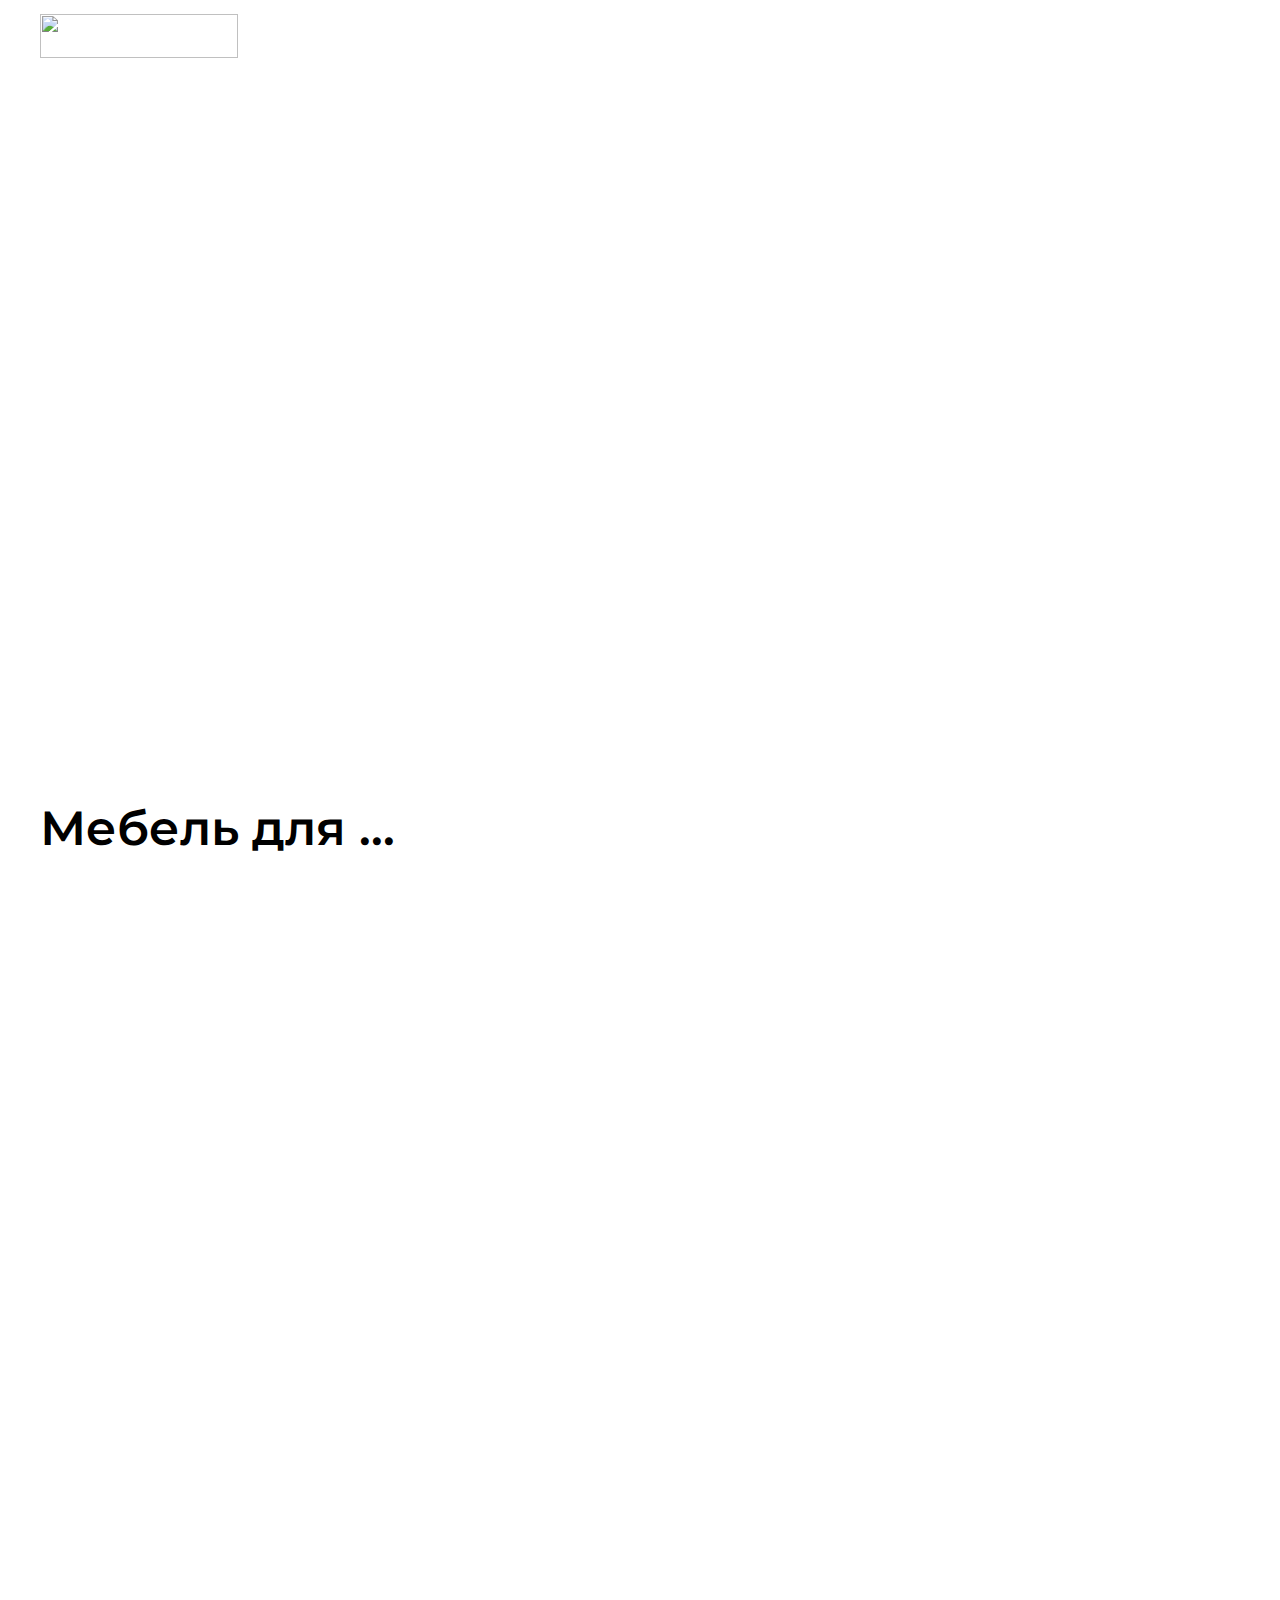
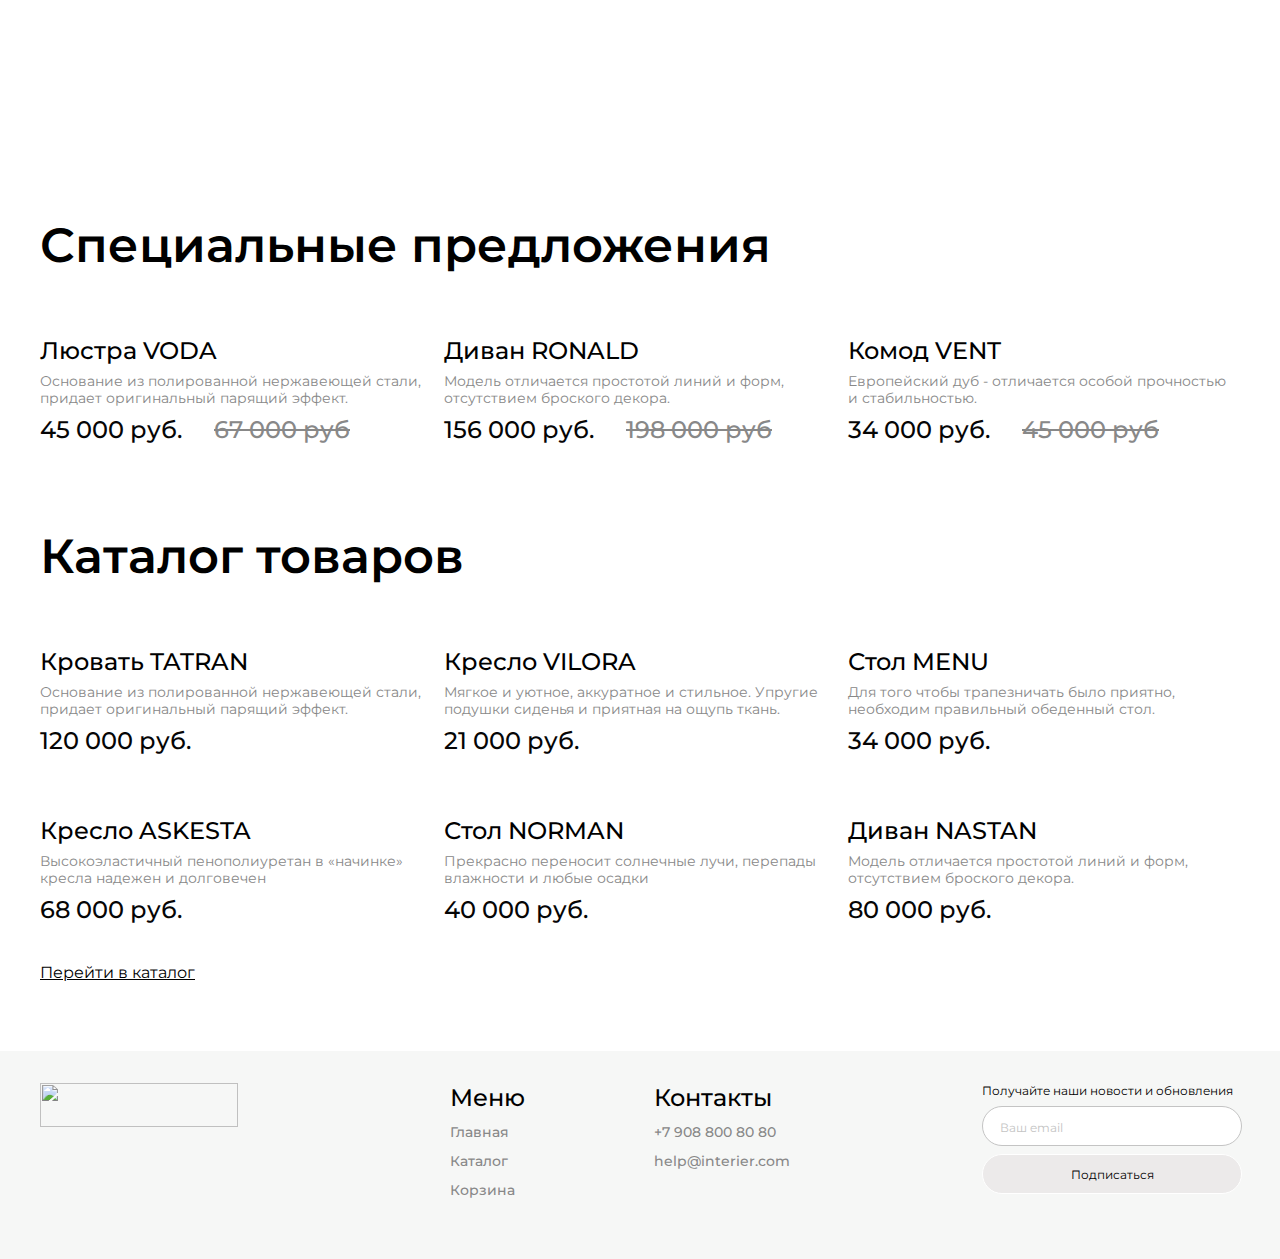
==== index.html @ 1eb5e2a5 "Add files via upload" ====
<!DOCTYPE html>
<html lang="en">
<head>
    <meta charset="UTF-8">
    <meta name="viewport" content="width=device-width, initial-scale=1.0">
    <title>Магазин</title>
    <link rel="stylesheet" href="style.css">
</head>
<body>
    <section class="top top_index center">
        <header class="header">
            <a href="index.html"><img class="logo" src="images/logo.svg"></a>
            <input class="header__input" type="text" placeholder="Поиск">
            <nav class="header__nav">
                <ul class="header__list">
                    <li><a class="header__link" href="catalog.html">Каталог</a></li>
                    <li><a class="header__link" href="cart.html">Корзина</a></li>
                </ul>
            </nav>
        </header>
        <section class="start">
            <h1 class="start__text">Всё, чего<br> заслуживает ваш дом</h1>
            <p class="start__text2">Наша мебель — ваше отражение</p>
            <a class="start__link" href="catalog.html">Перейти в каталог</a>
        </section>
    </section>
    <section class="for-box center">
        <h1 class="for-box__text">Мебель для ... </h1>
        <section class="for">
            <div class="for__item for__item_big for__item_1">ОТДЫХА</div>
            <div class="for__item for__item_big for__item_2">РАБОТЫ</div>
            <div class="for__item for__item_3">КУХНИ</div>
            <div class="for__item for__item_4">ДЕТСКОЙ</div>
            <div class="for__item for__item_5">ВАННОЙ</div>
        </section>
    </section>
    <section class="product-box center">
        <h2 class="product-box__text">Специальные предложения</h2>
        <section class="product-content">
            <article class="product">    
                <img src="images/product1.jpeg" alt="">
                <h3 class="product__name">Люстра VODA</h3>
                <p class="product__description">Основание из полированной нержавеющей стали, придает оригинальный парящий эффект.</p>
                <div class="prices">
                    <p class="product__price">45 000 руб.</p>
                    <p class="product__price product__price_crossed">67 000 руб</p>
                </div>
            </article>
            <article class="product">    
                <img src="images/product2.jpeg" alt="">
                <h3 class="product__name">Диван RONALD</h3>
                <p class="product__description">Модель отличается простотой линий и форм, отсутствием броского декора.</p>
                <div class="prices">
                    <p class="product__price">156 000 руб.</p>
                    <p class="product__price product__price_crossed">198 000 руб</p>
                </div>
            </article>
            <article class="product">    
                <img src="images/product3.jpeg" alt="">
                <h3 class="product__name">Комод VENT</h3>
                <p class="product__description">Европейский дуб - отличается особой прочностью и стабильностью.</p>
                <div class="prices">
                    <p class="product__price">34 000 руб.</p>
                    <p class="product__price product__price_crossed">45 000 руб</p>
                </div>
            </article>
        </section>
    </section>
    <section class="product-box center">
        <h2 class="product-box__text">Каталог товаров</h2>
        <section class="product-content">
            <article class="product">    
                <img src="images/product4.jpeg" alt="">
                <h3 class="product__name">Кровать TATRAN</h3>
                <p class="product__description">Основание из полированной нержавеющей стали, придает оригинальный парящий эффект.</p>
                <p class="product__price">120 000 руб.</p>
            </article>
            <article class="product">    
                <img src="images/product5.jpeg" alt="">
                <h3 class="product__name">Кресло VILORA</h3>
                <p class="product__description">Мягкое и уютное, аккуратное и стильное. Упругие подушки сиденья и приятная на ощупь ткань. </p>
                <p class="product__price">21 000 руб.</p>
            </article>
            <article class="product">    
                <img src="images/product6.jpeg" alt="">
                <h3 class="product__name">Стол MENU</h3>
                <p class="product__description">Для того чтобы трапезничать было приятно, необходим правильный обеденный стол.</p>
                <p class="product__price">34 000 руб.</p>
            </article>
            <article class="product">    
                <img src="images/product7.jpeg" alt="">
                <h3 class="product__name">Кресло ASKESTA</h3>
                <p class="product__description">Высокоэластичный пенополиуретан в «начинке» кресла надежен и долговечен</p>
                <p class="product__price">68 000 руб.</p>
            </article>
            <article class="product">    
                <img src="images/product8.jpeg" alt="">
                <h3 class="product__name">Стол NORMAN</h3>
                <p class="product__description">Прекрасно переносит солнечные лучи, перепады влажности и любые осадки</p>
                <p class="product__price">40 000 руб.</p>
            </article>
            <article class="product">    
                <img src="images/product9.jpeg" alt="">
                <h3 class="product__name">Диван NASTAN</h3>
                <p class="product__description">Модель отличается простотой линий и форм, отсутствием броского декора. </p>
                <p class="product__price">80 000 руб.</p>
            </article>
        </section>
    </section>
    <div class="link-box center">
        <a href="" class="link-box__link">Перейти в каталог</a>
    </div>
    <footer class="footer center">
        <a href="index.html"><img src="images/darklogo.svg" alt="" class="logo"></a>
        <div class="footer__content">
            <div class="footer__info">
                <nav class="footer__item">
                    <h3 class="footer__text">Меню</h3>
                    <a href="" class="footer__url" href="index.html">Главная</a>
                    <a href="" class="footer__url" href="catalog.html">Каталог</a>
                    <a href="" class="footer__url" href="cart.html">Корзина</a>
                </nav>
                <div class="footer__item">
                    <h3 class="footer__text">Контакты</h3>
                    <a class="footer__url" href="tel:79088008080">+7 908 800 80 80</a>
                    <a class="footer__url" href="mailto:help@interier.com">help@interier.com</a>
                    <div class="networks">
                        <a href="/images/vk.svg"><img src="images/vk.svg" alt=""></a>
                        <a href="/images/telegram.svg"><img src="images/telegram.svg" alt=""></a>
                        <a href="/images/dzen.svg"><img src="images/dzen.svg" alt=""></a>
                    </div>
                </div>
            </div>
            <form action="" class="news">
                <p class="news__text">Получайте наши новости и обновления</p>
                <input class="news__input" placeholder="Ваш email" type="email">
                <button class="news__button">Подписаться</button>
            </form>
        </div>
    </footer>
</body>
</html>
---- style.css ----
@import url("https://fonts.googleapis.com/css2?family=Montserrat:wght@400;500;600;700&display=swap");
.top_cart {
  background-image: url(./images/cart_header.jpeg);
  height: 400px;
}

.top__heading {
  color: rgb(255, 255, 255);
  font-size: 64px;
  font-weight: 600;
  line-height: 70px;
  letter-spacing: 0%;
  text-align: left;
  margin-top: 127px;
}

.cart {
  display: grid;
  grid-template-columns: repeat(12, 1fr);
  margin-top: 64px;
}
.cart__content {
  grid-column: span 8;
}
.cart__form {
  grid-column: span 4;
}
.cart__info {
  display: flex;
  justify-content: space-between;
  border-bottom: 0.5px solid rgb(202, 205, 216);
}
.cart__text {
  color: rgb(0, 0, 0);
  font-size: 16px;
  font-weight: 400;
  line-height: 20px;
  letter-spacing: 0px;
  text-align: left;
  padding-bottom: 14px;
}
.cart__text:last-child {
  margin-right: 27px;
}
.cart__items {
  display: flex;
  gap: 32px;
  flex-direction: column;
}
.cart__items div:last-child {
  border: none;
  padding: 0;
  margin: 0;
}
.cart__item {
  margin-top: 25px;
  display: flex;
  justify-content: space-between;
  border-bottom: 0.5px solid rgb(202, 205, 216);
  padding-bottom: 32px;
}
.cart__item-left {
  display: flex;
  gap: 32px;
}
.cart__item-image {
  width: 173px;
  height: 173px;
}
.cart__item-info {
  display: flex;
  flex-direction: column;
  gap: 14px;
}
.cart__item-name {
  color: rgb(0, 0, 0);
  font-size: 24px;
  font-weight: 500;
  line-height: 29px;
  letter-spacing: 0px;
  text-align: left;
}
.cart__item-description {
  color: rgb(136, 136, 136);
  font-size: 14px;
  font-weight: 400;
  line-height: 17px;
  letter-spacing: 0%;
  text-align: left;
  width: 276px;
}
.cart__item-price {
  color: rgb(5, 5, 5);
  font-size: 16px;
  font-weight: 500;
  line-height: 20px;
  letter-spacing: 0%;
}
.cart__item-urls {
  display: flex;
  gap: 30px;
}
.cart__item-url {
  color: rgb(0, 0, 0);
  font-size: 14px;
  font-weight: 400;
  line-height: 210%;
  letter-spacing: 0px;
  text-align: center;
  text-decoration-line: underline;
}
.cart__item-url:hover {
  color: rgb(136, 136, 136);
  text-decoration: none;
}
.cart__item-input {
  width: 71px;
  height: 51px;
  border-radius: 6px;
  background: rgb(247, 246, 246);
  color: rgb(0, 0, 0);
  font-family: "Montserrat";
  font-size: 14px;
  font-weight: 600;
  line-height: 210%;
  letter-spacing: 0px;
  text-align: center;
  border: none;
}
.cart__buttons {
  display: flex;
  gap: 7px;
}
.cart__button {
  color: rgb(2, 2, 2);
  font-family: "Montserrat";
  font-size: 14px;
  font-weight: 400;
  line-height: 17px;
  letter-spacing: 0px;
  text-align: center;
  padding: 10px 33px;
  box-sizing: border-box;
  border: 1px solid rgb(0, 0, 0);
  border-radius: 50px;
  background: transparent;
  margin-top: 50px;
}
.cart__form {
  border-radius: 20px;
  background: rgb(247, 246, 246);
  padding-top: 42px;
  padding-bottom: 148px;
  text-align: center;
  width: 379px;
  margin-left: 25px;
}
.cart__form-heading {
  color: rgb(0, 0, 0);
  font-size: 24px;
  font-weight: 700;
  line-height: 29px;
  letter-spacing: 0px;
  text-align: center;
}
.cart__form-inputs {
  margin-top: 35px;
  margin-right: 56px;
  margin-left: 35px;
  display: flex;
  flex-direction: column;
  gap: 41px;
  margin-bottom: 64px;
  color: rgb(0, 0, 0);
  font-family: "Montserrat";
  font-size: 14px;
  font-weight: 400;
  line-height: 17px;
  letter-spacing: 0px;
  text-align: center;
}
.cart__form-input {
  border: none;
  border-bottom: 1px solid rgb(202, 205, 216);
  background-color: transparent;
}
.cart__form-input::-moz-placeholder {
  color: rgb(0, 0, 0);
  font-family: "Montserrat";
  font-size: 14px;
  font-weight: 400;
  line-height: 17px;
  letter-spacing: 0px;
}
.cart__form-input::placeholder {
  color: rgb(0, 0, 0);
  font-family: "Montserrat";
  font-size: 14px;
  font-weight: 400;
  line-height: 17px;
  letter-spacing: 0px;
}
.cart__form-total {
  color: rgb(0, 0, 0);
  font-size: 24px;
  font-weight: 400;
  line-height: 29px;
  letter-spacing: 0px;
}
.cart__form-price {
  font-weight: 500;
}
.cart__form-button {
  box-sizing: border-box;
  border: 1px solid rgb(4, 4, 4);
  border-radius: 20px;
  padding: 10px 76px;
  margin-top: 18px;
  font-family: "Montserrat";
  background: transparent;
  font-size: 16px;
  font-weight: 400;
  line-height: 20px;
  letter-spacing: 0px;
  text-align: center;
}

* {
  margin: 0;
  padding: 0;
}

body {
  font-family: "Montserrat";
}

header {
  height: 76px;
  display: flex;
  justify-content: space-between;
  align-items: center;
  border-bottom: 0.5px solid rgba(255, 255, 255, 0.8);
}

ul {
  list-style-type: none;
}

.top {
  background-repeat: no-repeat;
  background-size: cover;
}

.top_index {
  background-image: url(./images/index.jpeg);
  height: 735px;
}

.top_catalog {
  background-image: url(./images/catalog.jpeg);
  height: 400px;
}

.top__text {
  font-size: 64px;
  font-weight: 600;
  line-height: 70px;
  letter-spacing: 0%;
  color: white;
  margin-top: 127px;
}

.logo {
  font-size: 36px;
  font-weight: 600;
  line-height: 44px;
  letter-spacing: 0%;
  text-align: left;
  width: 198px;
  height: 44px;
}

.header__list {
  display: flex;
  align-items: center;
  gap: 32px;
}

.header__input {
  box-sizing: border-box;
  border: 1px solid rgb(255, 255, 255);
  border-radius: 20px;
  width: 288px;
  height: 41px;
  background: transparent;
  padding-left: 32px;
}

.header__input::-moz-placeholder {
  color: rgb(255, 255, 255);
  font-family: "Montserrat";
  font-size: 16px;
  font-weight: 400;
  line-height: 20px;
  letter-spacing: 0%;
  text-align: left;
}

.header__input::placeholder {
  color: rgb(255, 255, 255);
  font-family: "Montserrat";
  font-size: 16px;
  font-weight: 400;
  line-height: 20px;
  letter-spacing: 0%;
  text-align: left;
}

.header__nav {
  width: 190px;
  display: flex;
  flex-direction: row;
  justify-content: center;
}

.header__link {
  font-size: 16px;
  line-height: 20px;
  text-decoration: none;
  color: white;
  font-weight: 400;
}

.header__link:hover, .footer__url:hover, .filters__url:hover {
  text-decoration: underline;
}

.start {
  color: #fff;
}

.start__text {
  font-size: 64px;
  font-weight: 600;
  line-height: 70px;
  letter-spacing: 0%;
  text-align: left;
  margin-top: 64px;
  margin-bottom: 16px;
}

.start__text2 {
  font-size: 24px;
  line-height: 32px;
  margin-bottom: 16px;
  font-weight: 400;
}

.start__link {
  font-size: 16px;
  line-height: 24px;
  color: #fff;
}

.start__link:hover {
  text-decoration: none;
}

.filters-box {
  margin-top: 64px;
  margin-bottom: 41px;
  display: flex;
  justify-content: space-between;
  align-items: baseline;
}

.filters {
  display: flex;
  gap: 10px;
}

.filter {
  font-family: "Montserrat";
  font-size: 16px;
  font-weight: 500;
  line-height: 20px;
  letter-spacing: 0%;
  text-align: left;
  box-sizing: border-box;
  border: 1px solid rgb(196, 196, 196);
  border-radius: 20px;
  padding: 10px 23px;
  background-color: white;
}

.filter__triangle {
  margin-left: 10px;
}

.filters__url {
  font-size: 16px;
  font-weight: 400;
  line-height: 32px;
  letter-spacing: 0%;
  text-decoration: none;
  color: black;
}

.for-box {
  margin-top: 64px;
}

.for-box__text {
  font-size: 48px;
  font-weight: 600;
  line-height: 59px;
  letter-spacing: 0%;
  margin-bottom: 32px;
}

.for {
  display: grid;
  gap: 32px;
  grid-template-columns: repeat(12, 1fr);
  grid-template-rows: 1fr 1fr;
}

.for__item {
  height: 415px;
  grid-column: span 4;
  color: rgb(255, 255, 255);
  font-family: "Montserrat";
  font-size: 34px;
  font-weight: 600;
  line-height: 41px;
  letter-spacing: 0%;
  display: flex;
  align-items: center;
  justify-content: center;
}

.for__item_big {
  grid-column: span 6;
}

.for__item_1 {
  background: url(images/for-1.jpeg);
}

.for__item_2 {
  background: url(images/for-2.jpeg);
}

.for__item_3 {
  background: url(images/for-3.jpeg);
}

.for__item_4 {
  background: url(images/for-4.jpeg);
}

.for__item_5 {
  background: url(images/for-5.jpeg);
}

.product-content {
  display: flex;
  flex-wrap: wrap;
  gap: 13px;
}

.product-box {
  margin-top: 64px;
}

.product {
  width: 391px;
}

.product-box__text {
  font-weight: 600;
  font-size: 48px;
  line-height: 59px;
  color: #000000;
  margin-bottom: 32px;
}

.product__name {
  font-weight: 500;
  font-size: 24px;
  line-height: 29px;
  color: #000000;
  margin-bottom: 8px;
  margin-top: 10px;
}

.product__description {
  font-size: 14px;
  line-height: 17px;
  color: #888888;
  margin-bottom: 8px;
}

.product__price {
  font-weight: 500;
  font-size: 24px;
  line-height: 29px;
  color: #050505;
  padding-bottom: 19px;
}

.product__price_crossed {
  text-decoration-line: line-through;
  color: #888888;
}

.prices {
  display: flex;
  gap: 32px;
}

.center {
  padding-left: calc(50% - 600px);
  padding-right: calc(50% - 600px);
}

.link-box {
  margin-top: 20px;
  margin-bottom: 30px;
  color: black;
  height: 58px;
}

.link-box__link {
  color: black;
}

footer {
  background-color: #F6F7F6;
  display: flex;
  padding-top: 32px;
  padding-bottom: 58px;
}

.footer__item {
  display: flex;
  flex-direction: column;
  gap: 12px;
}

.footer__info {
  display: flex;
  gap: 129px;
}

.footer__content {
  display: flex;
  flex-direction: row;
  margin-left: 212px;
}

.footer__text {
  font-weight: 500;
  font-size: 24px;
  line-height: 29px;
  color: #000;
}

.footer__url {
  font-weight: 500;
  font-size: 14px;
  line-height: 17px;
  color: #888;
  text-decoration: none;
}

.networks {
  display: flex;
  gap: 20px;
}

.news {
  display: flex;
  flex-direction: column;
  margin-left: 192px;
}

.news__text {
  font-size: 12px;
  font-weight: 400;
  line-height: 15px;
  letter-spacing: 0%;
  text-align: left;
  margin-bottom: 8px;
}

.news__input {
  background: #FFFFFF;
  border: 1px solid #C4C4C4;
  box-sizing: border-box;
  border-radius: 20px;
  font-weight: normal;
  font-size: 15px;
  line-height: 18px;
  color: #c4c4c4;
  width: 260px;
  height: 40px;
  padding-left: 17px;
}

.news__input::-moz-placeholder {
  color: rgb(196, 196, 196);
  font-family: "Montserrat";
  font-size: 12px;
  font-weight: 400;
  line-height: 15px;
  letter-spacing: 0%;
  text-align: left;
}

.news__input::placeholder {
  color: rgb(196, 196, 196);
  font-family: "Montserrat";
  font-size: 12px;
  font-weight: 400;
  line-height: 15px;
  letter-spacing: 0%;
  text-align: left;
}

.news__button {
  background: rgba(222, 215, 215, 0.41);
  border: 1px solid #FFFFFF;
  box-sizing: border-box;
  border-radius: 20px;
  width: 260px;
  height: 40px;
  font-size: 15px;
  line-height: 18px;
  color: #000;
  margin-top: 8px;
  color: rgb(0, 0, 0);
  font-family: "Montserrat";
  font-size: 12px;
  font-weight: 400;
  line-height: 15px;
  letter-spacing: 0%;
}/*# sourceMappingURL=style.css.map */
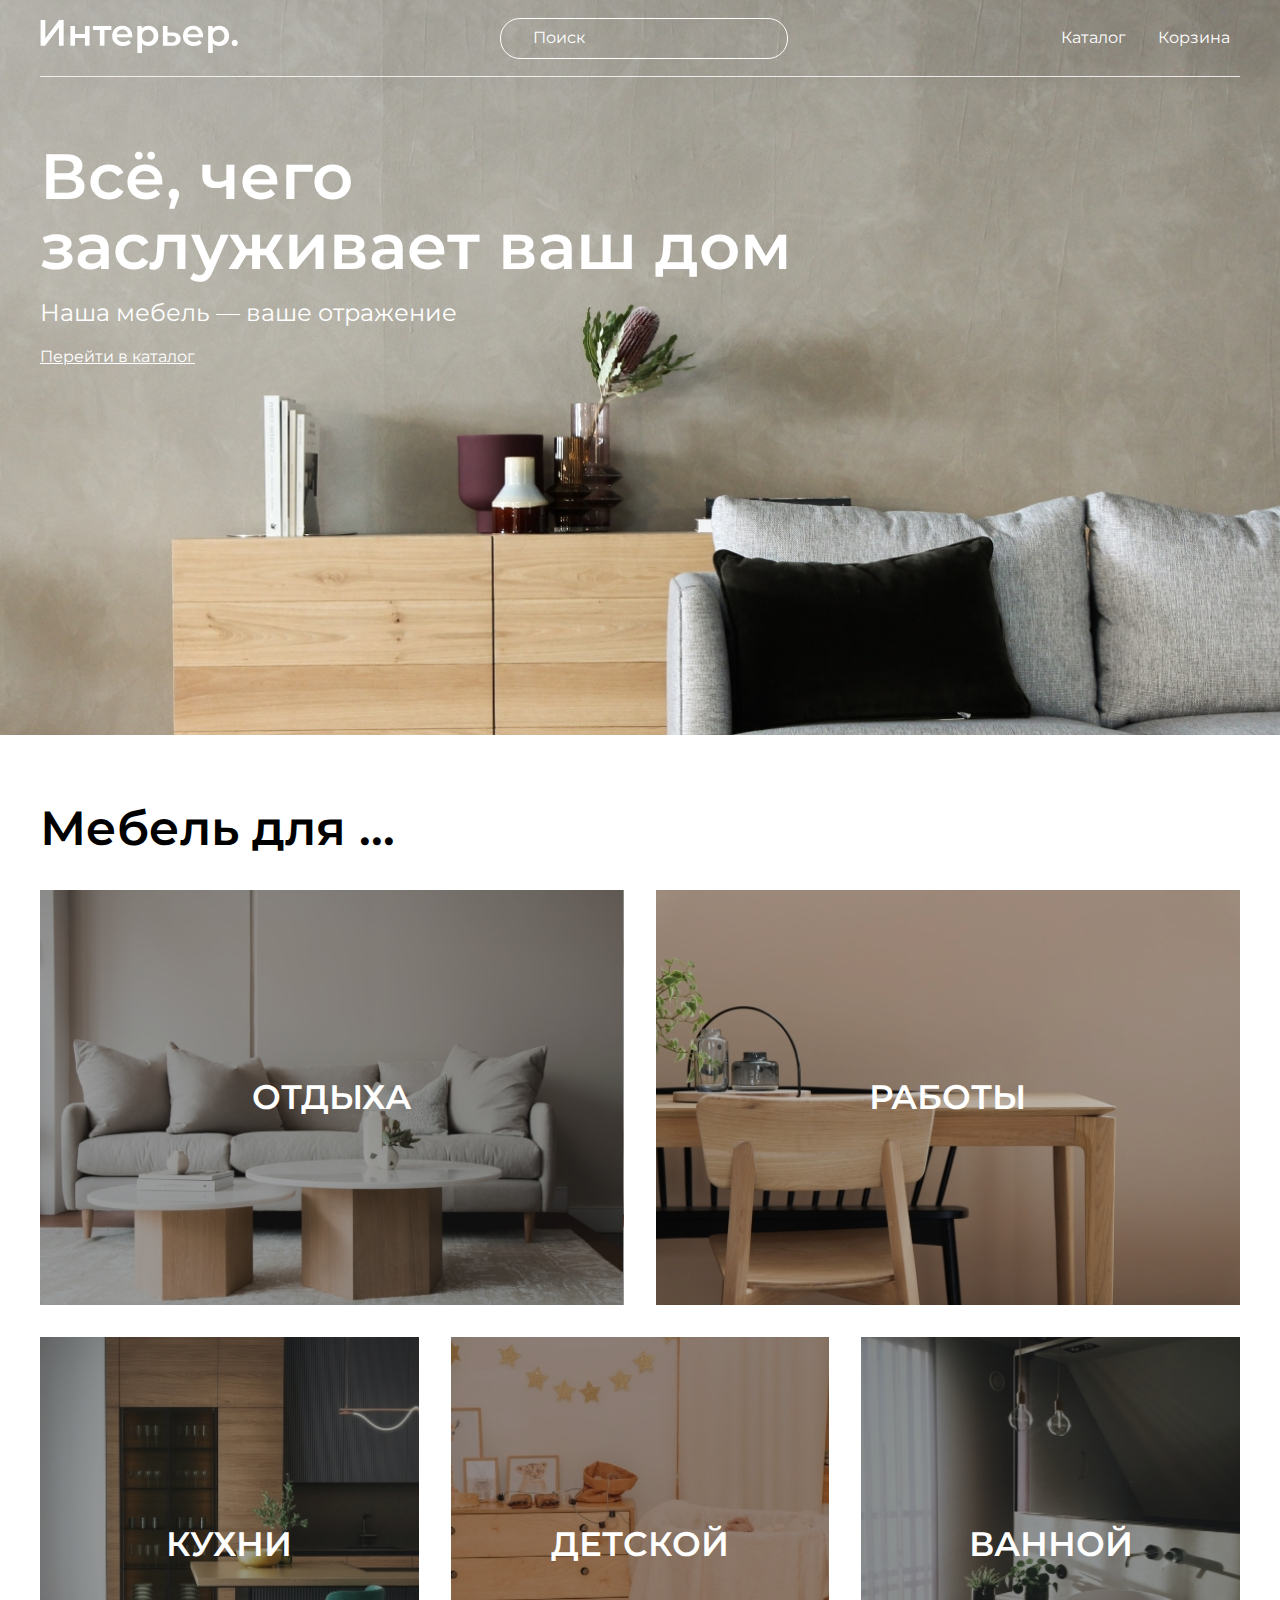
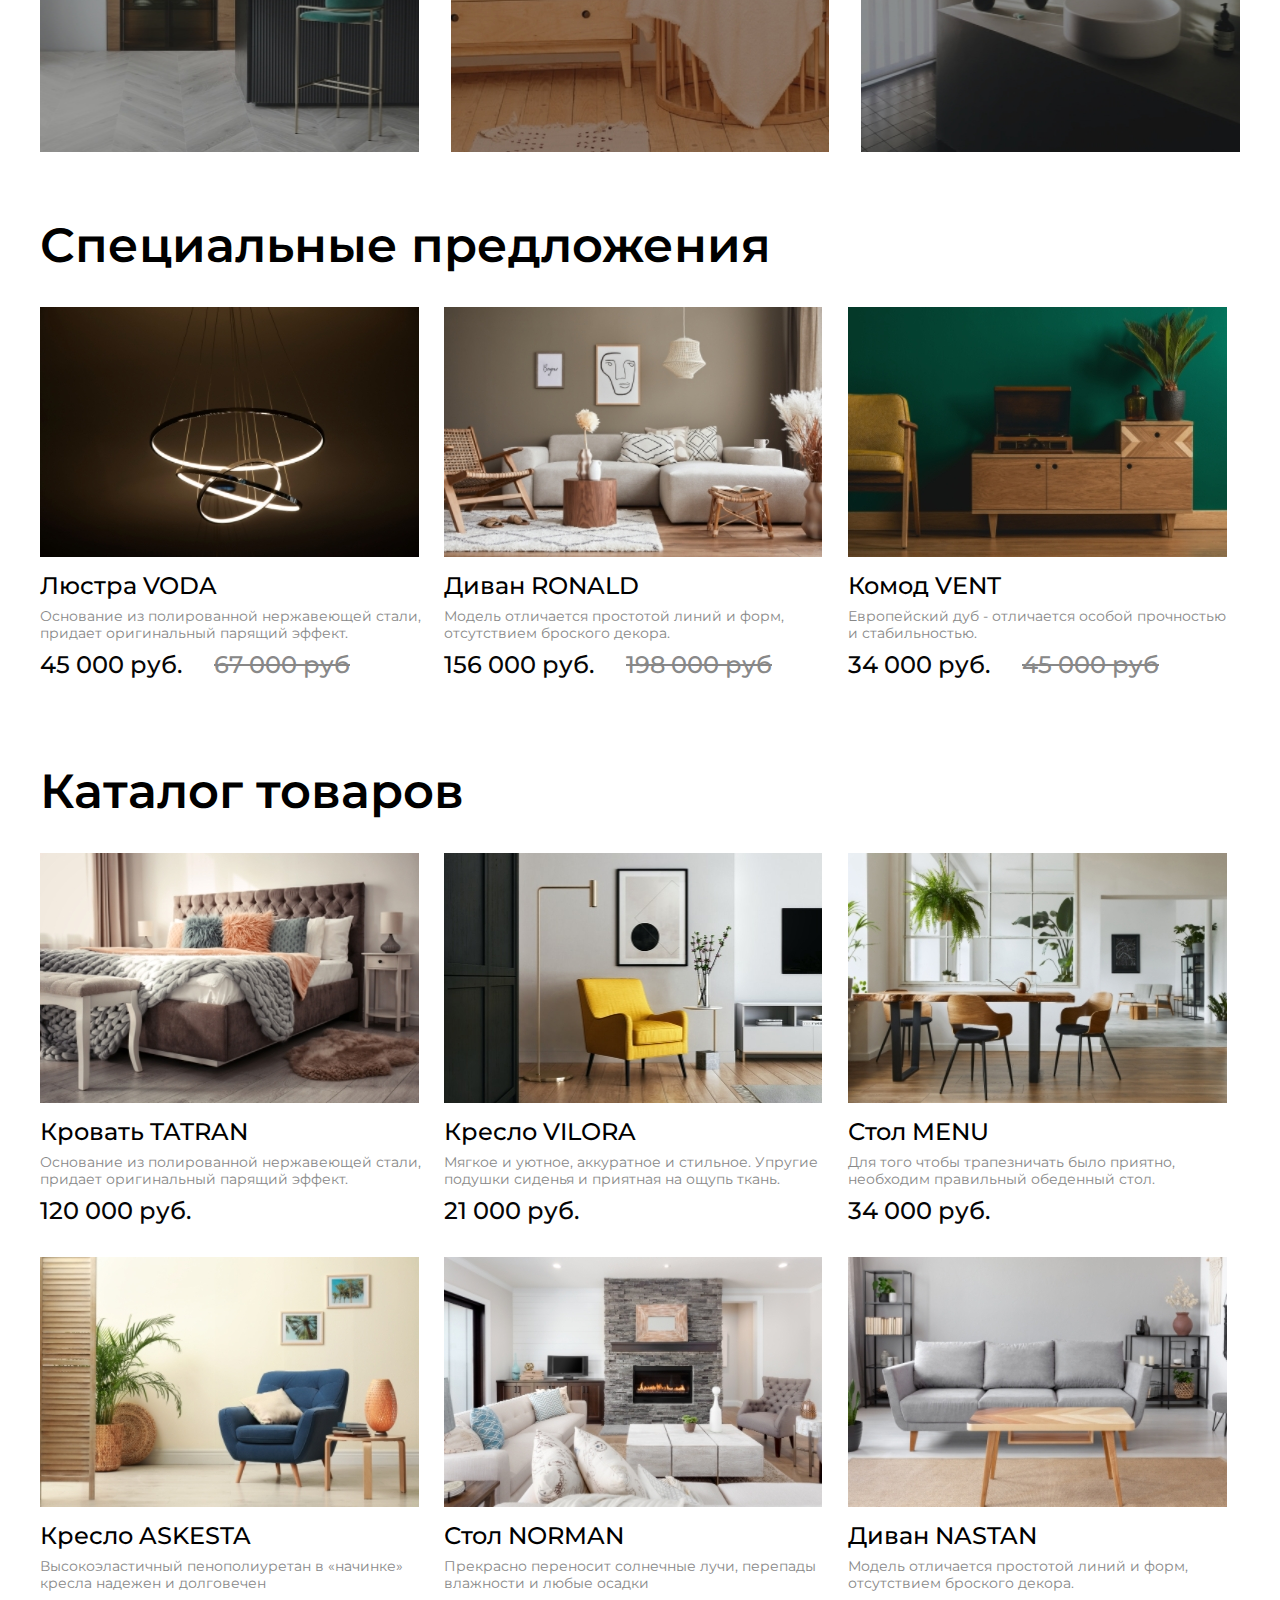
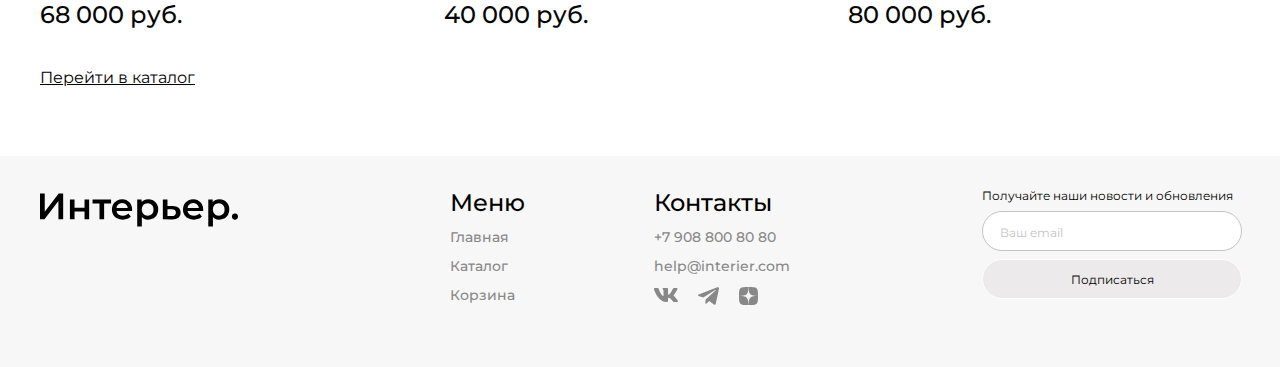
==== commit 88280238: "filter" ====
--- a/index.html
+++ b/index.html
@@ -66,7 +66,7 @@
             </article>
         </section>
     </section>
-    <section class="product-box center">
+    <section class="product-box product-box_margin center">
         <h2 class="product-box__text">Каталог товаров</h2>
         <section class="product-content">
             <article class="product">    
--- a/style.css
+++ b/style.css
@@ -18,6 +18,7 @@
   display: grid;
   grid-template-columns: repeat(12, 1fr);
   margin-top: 64px;
+  margin-bottom: 64px;
 }
 .cart__content {
   grid-column: span 8;
@@ -225,35 +226,8 @@
   text-align: center;
 }
 
-* {
-  margin: 0;
-  padding: 0;
-}
-
-body {
-  font-family: "Montserrat";
-}
-
-header {
-  height: 76px;
-  display: flex;
-  justify-content: space-between;
-  align-items: center;
-  border-bottom: 0.5px solid rgba(255, 255, 255, 0.8);
-}
-
-ul {
-  list-style-type: none;
-}
-
-.top {
-  background-repeat: no-repeat;
-  background-size: cover;
-}
-
-.top_index {
-  background-image: url(./images/index.jpeg);
-  height: 735px;
+fieldset {
+  border: none;
 }
 
 .top_catalog {
@@ -268,6 +242,417 @@
   letter-spacing: 0%;
   color: white;
   margin-top: 127px;
+}
+
+.filters-box {
+  margin-top: 64px;
+  margin-bottom: 37px;
+  display: flex;
+  justify-content: space-between;
+  align-items: baseline;
+}
+
+.filters {
+  display: flex;
+  gap: 10px;
+}
+.filters__url {
+  font-size: 16px;
+  font-weight: 400;
+  line-height: 32px;
+  letter-spacing: 0%;
+  text-decoration: none;
+  color: black;
+}
+
+.filter {
+  font-family: "Montserrat";
+  font-size: 16px;
+  font-weight: 500;
+  line-height: 20px;
+  letter-spacing: 0%;
+  box-sizing: border-box;
+  border: 1px solid rgb(196, 196, 196);
+  border-radius: 20px;
+  padding: 10px 23px;
+  background-color: white;
+  padding-right: 54px;
+  -webkit-appearance: none;
+  -moz-appearance: none;
+  appearance: none;
+}
+
+.filter-left {
+  position: relative;
+}
+
+.filters-select {
+  position: relative;
+}
+
+.filters-select::after {
+  content: url(images/option_triangle.svg);
+  position: absolute;
+  right: 20px;
+  top: 10px;
+  z-index: 1;
+  width: 20px;
+  height: 11px;
+  pointer-events: none;
+  box-sizing: border-box;
+}
+
+.filter_thin-text {
+  font-size: 16px;
+  font-weight: 400;
+  line-height: 20px;
+  letter-spacing: 0%;
+}
+
+.form {
+  display: none;
+  flex-direction: column;
+  box-sizing: border-box;
+  padding: 40px 48px;
+  position: absolute;
+  background-color: white;
+  width: 541.5px;
+  top: 55px;
+  right: 0;
+  box-shadow: 2px 2px 2px rgba(0, 0, 0, 0.2), -2px -2px 2px rgba(0, 0, 0, 0.2);
+}
+.form__content {
+  display: flex;
+  justify-content: space-between;
+  padding-bottom: 36px;
+}
+.form__time-radio {
+  display: none;
+}
+.form__time-radio + label {
+  position: relative;
+  cursor: pointer;
+  padding-left: 29px;
+  font-size: 14px;
+  font-weight: 400;
+  line-height: 17px;
+  letter-spacing: 0%;
+  text-align: left;
+}
+.form__time-radio + label::before {
+  content: "";
+  box-sizing: border-box;
+  border: 1px solid rgb(136, 136, 136);
+  border-radius: 50%;
+  width: 15px;
+  height: 15px;
+  position: absolute;
+  left: 0;
+  top: 1px;
+}
+.form__time-radio:checked + label:after {
+  content: "";
+  position: absolute;
+  left: 6px;
+  top: 30%;
+  transform: translateY(-50%);
+  width: 6.5px;
+  height: 4.5px;
+  border: solid #000;
+  border-width: 0px 0px 1px 1px;
+  transform: rotate(-55deg) translateY(-50%);
+}
+.form__time-radio:checked + label::before {
+  border-color: black;
+}
+.form__runner {
+  -webkit-appearance: none;
+     -moz-appearance: none;
+          appearance: none;
+  position: absolute;
+  top: 0;
+}
+.form__runner::-webkit-slider-thumb {
+  -webkit-appearance: none;
+  appearance: none;
+  width: 8px;
+  height: 8px;
+  background: #000;
+  border-radius: 50%;
+  position: relative;
+  top: -3px;
+  cursor: pointer;
+}
+.form__runner::-webkit-slider-runnable-track {
+  -webkit-appearance: none;
+  appearance: none;
+  height: 1px;
+  background: #000;
+}
+.form__runner::-moz-range-thumb {
+  -moz-appearance: none;
+  appearance: none;
+  width: 8px;
+  height: 8px;
+  background: #000;
+  border-radius: 50%;
+  position: relative;
+  top: -10px;
+  cursor: pointer;
+}
+.form__runner::-moz-range-track {
+  -moz-appearance: none;
+  appearance: none;
+  height: 1px;
+  background: #000;
+}
+.form__runners {
+  position: relative;
+  margin-top: 14px;
+}
+.form__runner-heading {
+  color: rgb(0, 0, 0);
+  font-size: 14px;
+  font-weight: 400;
+  line-height: 17px;
+  letter-spacing: 0%;
+  text-align: left;
+}
+.form__fieldset_colors {
+  width: 189px;
+}
+.form__colors {
+  display: flex;
+  flex-wrap: wrap;
+  gap: 14px;
+}
+.form__color {
+  display: none;
+}
+.form__color + label {
+  position: relative;
+  padding-left: 15px;
+  width: 0px;
+  cursor: pointer;
+}
+.form__color + label::before {
+  content: "";
+  box-sizing: border-box;
+  width: 15px;
+  height: 15px;
+  position: absolute;
+  left: 0;
+  top: 1px;
+}
+.form__color:checked + label:after {
+  content: "";
+  position: absolute;
+  left: 6px;
+  top: 30%;
+  transform: translateY(-50%);
+  width: 6.5px;
+  height: 4.5px;
+  border: solid #000;
+  border-width: 0px 0px 1px 1px;
+  transform: rotate(-55deg) translateY(-50%);
+}
+.form__color:checked + label::before {
+  border: 1px solid #000;
+}
+.form__room-type {
+  display: none;
+}
+.form__room-type + label {
+  position: relative;
+  padding-left: 29px;
+  cursor: pointer;
+  color: rgb(0, 0, 0);
+  font-size: 14px;
+  font-weight: 400;
+  line-height: 17px;
+  letter-spacing: 0%;
+  text-align: left;
+}
+.form__room-type:checked + label::before {
+  border: 1px solid #000;
+}
+.form__room-type + label::before {
+  content: "";
+  box-sizing: border-box;
+  border: 1px solid rgb(136, 136, 136);
+  width: 15px;
+  height: 15px;
+  position: absolute;
+  left: 0;
+  top: 1px;
+}
+.form__room-type:checked + label:after {
+  content: "";
+  position: absolute;
+  left: 6px;
+  top: 30%;
+  transform: translateY(-50%);
+  width: 6.5px;
+  height: 4.5px;
+  border: solid #000;
+  border-width: 0px 0px 1px 1px;
+  transform: rotate(-55deg) translateY(-50%);
+}
+.form__button-submit {
+  border: 1px solid black;
+  border-radius: 20px;
+  padding: 10px 0;
+  background: #fff;
+  color: rgb(0, 0, 0);
+  font-family: "Montserrat";
+  font-size: 16px;
+  font-weight: 400;
+  line-height: 20px;
+  letter-spacing: 0px;
+  align-self: flex-end;
+  width: 190px;
+  text-align: center;
+}
+.form__times {
+  display: flex;
+  flex-direction: column;
+  gap: 14px;
+}
+.form__heading {
+  margin-bottom: 14px;
+  color: rgb(0, 0, 0);
+  font-size: 16px;
+  font-weight: 500;
+  line-height: 20px;
+  letter-spacing: 0%;
+  text-align: left;
+}
+.form__heading:first-child {
+  margin-bottom: 16px;
+}
+.form__left {
+  display: flex;
+  gap: 32px;
+  flex-direction: column;
+  margin-right: 65px;
+  width: 190.5px;
+}
+.form__room-types {
+  display: flex;
+  flex-direction: column;
+  gap: 14px;
+  padding-right: 36px;
+  white-space: nowrap;
+}
+.form__fieldset_price {
+  width: 190.5px;
+}
+
+#white + label::before {
+  background: white;
+  border: 1px solid rgb(136, 136, 136);
+}
+
+#black + label::before {
+  background: black;
+}
+
+#black:checked + label:after {
+  content: "";
+  position: absolute;
+  left: 6px;
+  top: 30%;
+  transform: translateY(-50%);
+  width: 6.5px;
+  height: 4.5px;
+  border: solid #fff;
+  border-width: 0px 0px 1px 1px;
+  transform: rotate(-55deg) translateY(-50%);
+}
+
+#gray + label::before {
+  background: gray;
+}
+
+#red + label::before {
+  background: red;
+}
+
+#orange + label::before {
+  background: orange;
+}
+
+#yellow + label::before {
+  background: yellow;
+}
+
+#green + label::before {
+  background: rgb(0, 191, 42);
+}
+
+#light-green + label::before {
+  background: rgb(28, 204, 151);
+}
+
+#blue + label::before {
+  background: rgb(0, 159, 227);
+}
+
+#darkblue + label::before {
+  background: rgb(0, 10, 248);
+}
+
+#purple + label::before {
+  background: rgb(103, 16, 214);
+}
+
+#violet + label::before {
+  background: rgb(157, 13, 181);
+}
+
+#light-pink + label::before {
+  background: rgb(216, 154, 255);
+}
+
+#pink + label::before {
+  background: rgb(255, 101, 166);
+}
+
+* {
+  margin: 0;
+  padding: 0;
+}
+
+body {
+  font-family: "Montserrat";
+}
+
+header {
+  height: 76px;
+  display: flex;
+  justify-content: space-between;
+  align-items: center;
+  border-bottom: 0.5px solid rgba(255, 255, 255, 0.8);
+}
+
+ul {
+  list-style-type: none;
+}
+
+button:hover {
+  background-color: black;
+  color: white;
+  cursor: pointer;
+}
+
+.top {
+  background-repeat: no-repeat;
+  background-size: cover;
+}
+
+.top_index {
+  background-image: url(./images/index.jpeg);
+  height: 735px;
 }
 
 .logo {
@@ -366,48 +751,8 @@
   text-decoration: none;
 }
 
-.filters-box {
-  margin-top: 64px;
-  margin-bottom: 41px;
-  display: flex;
-  justify-content: space-between;
-  align-items: baseline;
-}
-
-.filters {
-  display: flex;
-  gap: 10px;
-}
-
-.filter {
-  font-family: "Montserrat";
-  font-size: 16px;
-  font-weight: 500;
-  line-height: 20px;
-  letter-spacing: 0%;
-  text-align: left;
-  box-sizing: border-box;
-  border: 1px solid rgb(196, 196, 196);
-  border-radius: 20px;
-  padding: 10px 23px;
-  background-color: white;
-}
-
-.filter__triangle {
-  margin-left: 10px;
-}
-
-.filters__url {
-  font-size: 16px;
-  font-weight: 400;
-  line-height: 32px;
-  letter-spacing: 0%;
-  text-decoration: none;
-  color: black;
-}
-
 .for-box {
-  margin-top: 64px;
+  margin: 64px 0;
 }
 
 .for-box__text {
@@ -463,14 +808,14 @@
   background: url(images/for-5.jpeg);
 }
 
+.product-box_margin {
+  margin-top: 64px;
+}
+
 .product-content {
   display: flex;
   flex-wrap: wrap;
   gap: 13px;
-}
-
-.product-box {
-  margin-top: 64px;
 }
 
 .product {
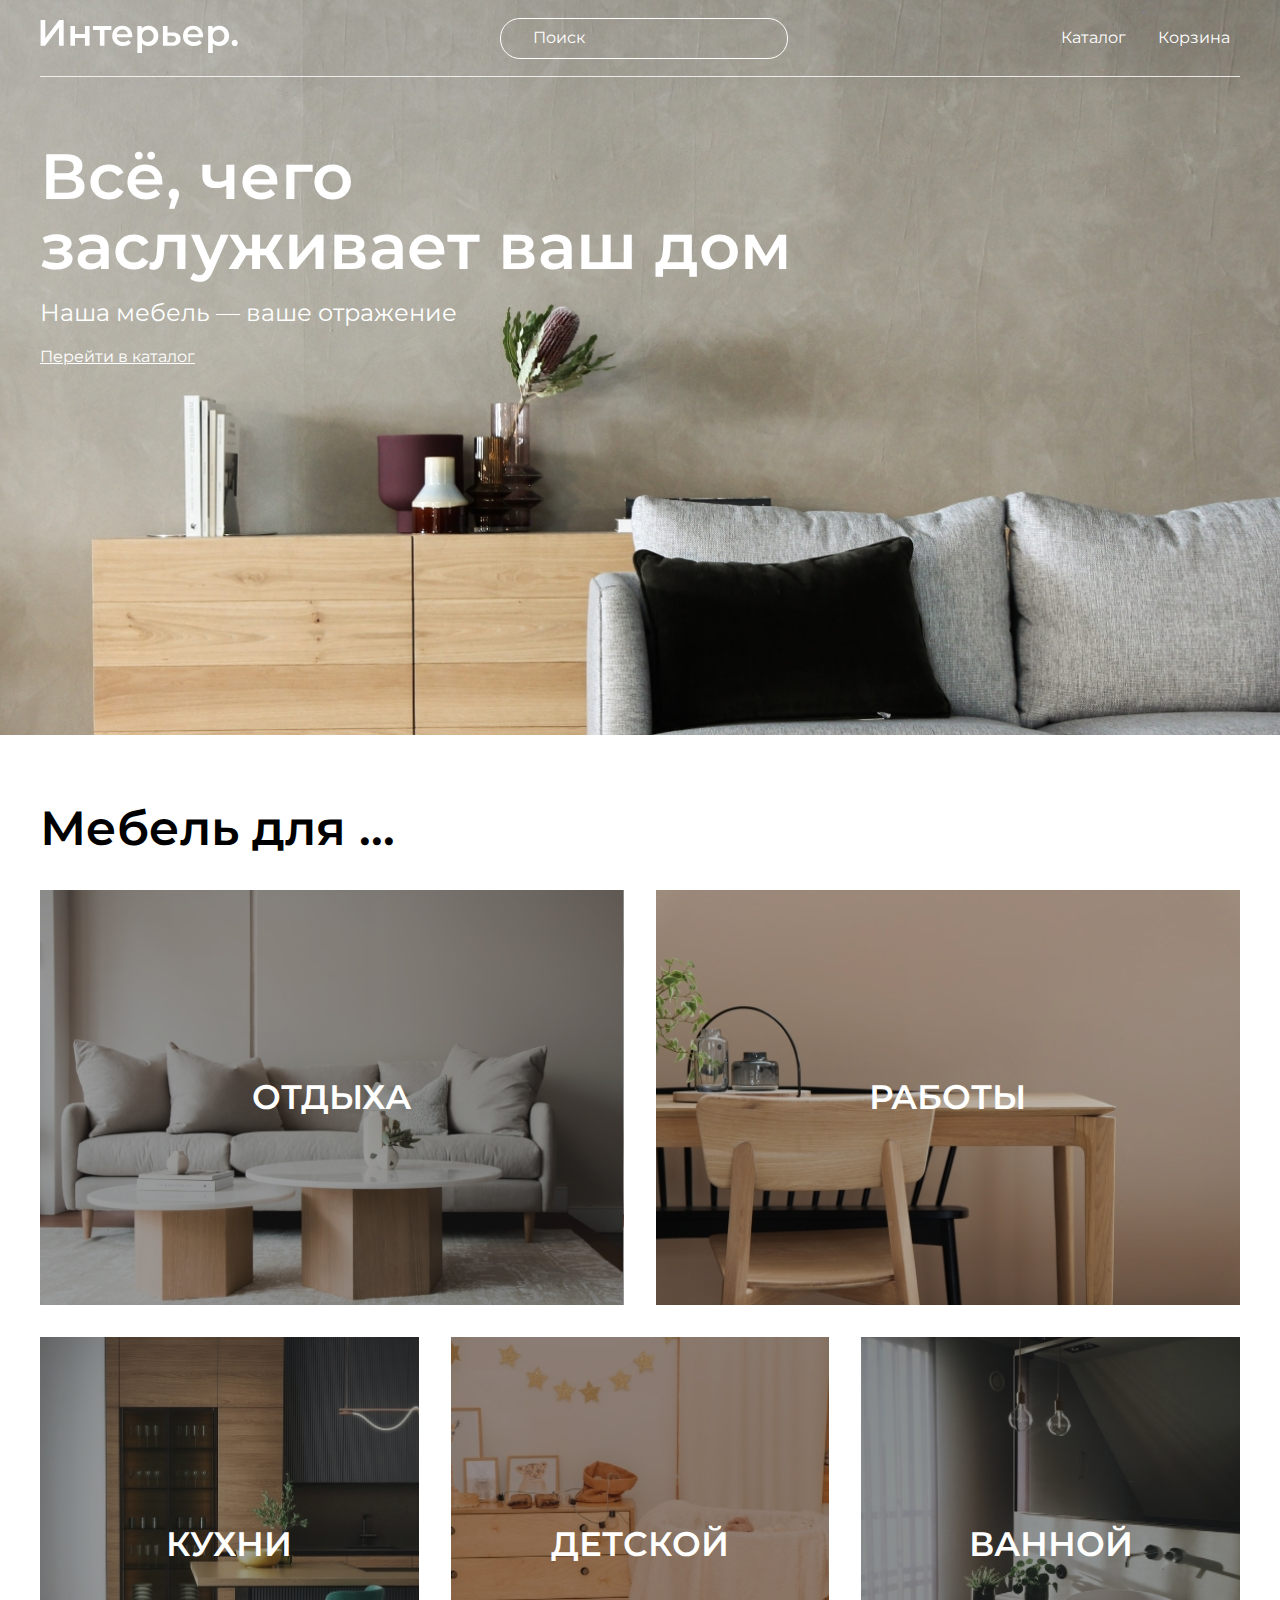
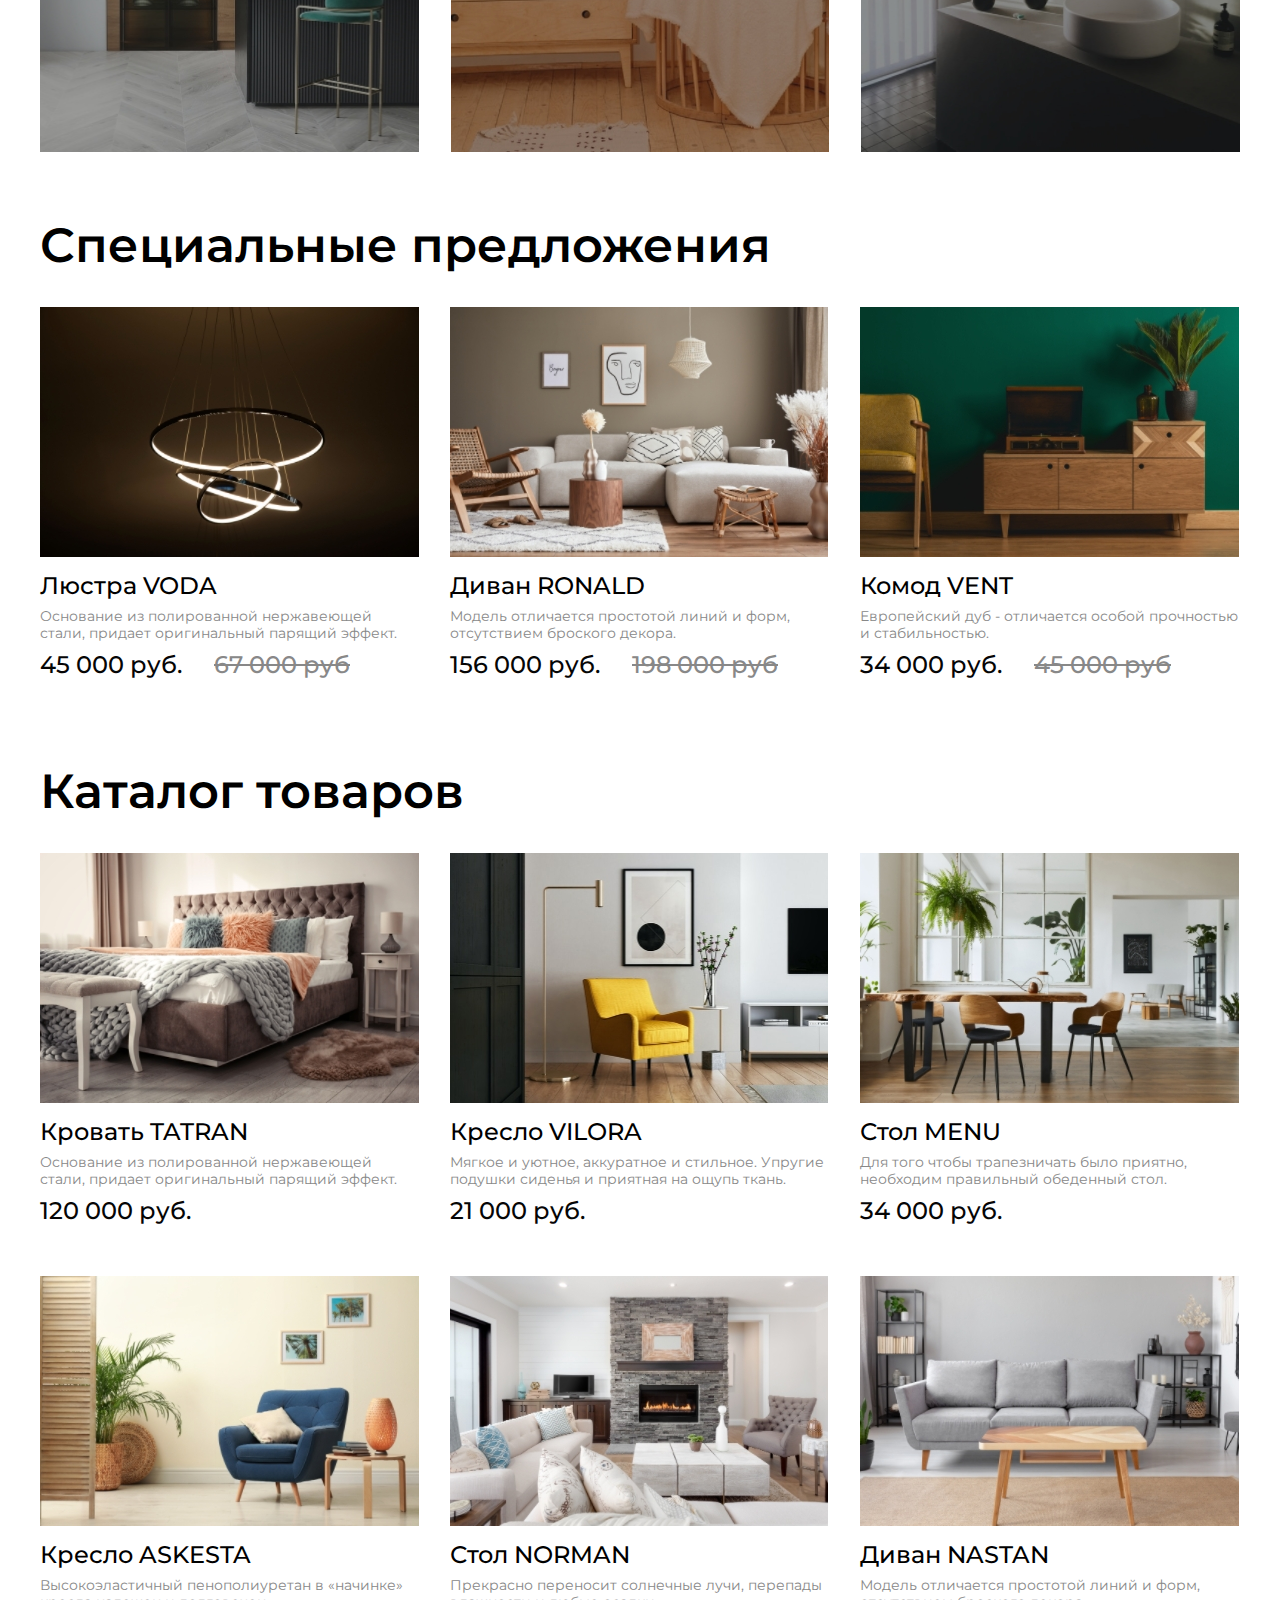
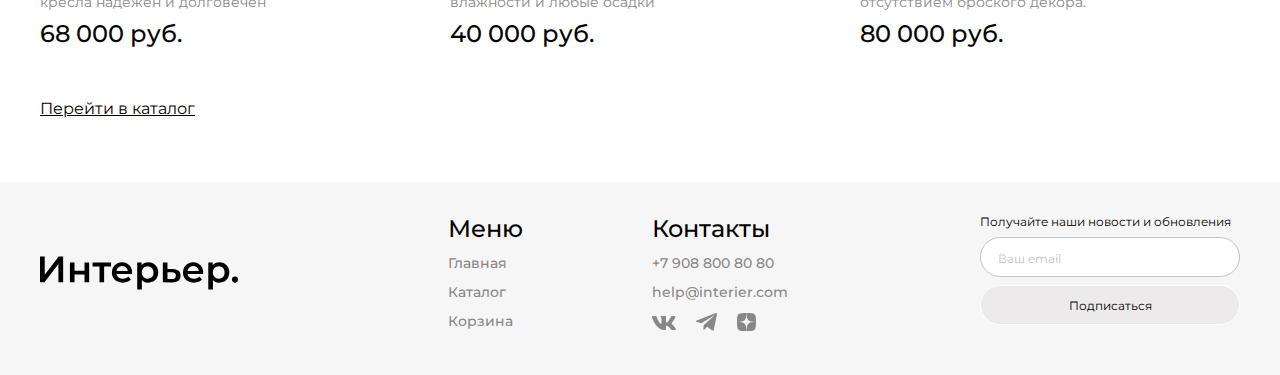
==== commit 4a6993a8: "end" ====
--- a/index.html
+++ b/index.html
@@ -9,7 +9,7 @@
 <body>
     <section class="top top_index center">
         <header class="header">
-            <a href="index.html"><img class="logo" src="images/logo.svg"></a>
+            <a href="index.html"><img class="header__logo" src="images/logo.svg" alt="img"></a>
             <input class="header__input" type="text" placeholder="Поиск">
             <nav class="header__nav">
                 <ul class="header__list">
@@ -17,6 +17,55 @@
                     <li><a class="header__link" href="cart.html">Корзина</a></li>
                 </ul>
             </nav>
+            <div class="header__nav-mob">
+                <a href="#">
+                    <svg width="19.000000" height="19.000000" viewBox="0 0 19 19" fill="none" xmlns="http://www.w3.org/2000/svg" xmlns:xlink="http://www.w3.org/1999/xlink">
+                    <defs>
+                        <clipPath id="clip352_123">
+                            <rect id="gg:search" rx="0.000000" width="18.000000" height="18.000000" transform="translate(0.500000 0.500000)" fill="white" fill-opacity="0"/>
+                        </clipPath>
+                    </defs>
+                    <rect id="gg:search" rx="0.000000" width="18.000000" height="18.000000" transform="translate(0.500000 0.500000)" fill="#FFFFFF" fill-opacity="0"/>
+                    <g clip-path="url(#clip352_123)">
+                        <path id="Vector" d="M13.97 10.98C14.96 9.7 16.12 8.59 15.97 6.98C15.82 5.38 15.18 4.06 13.97 2.99C12.77 1.93 10.59 0.95 8.98 1C7.37 1.05 6.13 1.85 4.99 2.99C3.85 4.13 3.05 5.37 3 6.98C2.95 8.6 3.93 10.76 4.99 11.97C6.06 13.18 7.38 13.82 8.98 13.97C10.59 14.12 11.7 12.96 12.98 11.97L16.97 15.96C17.07 15.96 17.87 16 17.96 15.96C18 15.87 17.96 15.07 17.96 14.97L13.97 10.98ZM12.98 3.99C13.42 4.43 13.73 5.41 13.97 5.99C14.22 6.56 13.97 6.36 13.97 6.98C13.98 7.61 14.21 8.4 13.97 8.98C13.73 9.56 13.42 10.53 12.98 10.98C12.53 11.42 11.56 11.73 10.98 11.97C10.4 12.21 9.61 11.98 8.98 11.97C8.36 11.97 8.56 12.22 7.99 11.97C7.41 11.73 6.43 11.42 5.99 10.98C5.11 10.08 4.99 8.24 4.99 6.98C5 5.73 5.1 4.88 5.99 3.99C6.88 3.1 7.73 3 8.98 2.99C10.24 2.99 12.08 3.11 12.98 3.99Z" fill="#FFFFFF" fill-opacity="1.000000" fill-rule="evenodd"/>
+                        <path id="Vector" d="M16.18 7.25Q16.18 7.11 16.17 6.97Q16.05 5.71 15.55 4.7Q15.51 4.63 15.48 4.57Q14.98 3.61 14.11 2.84Q13.64 2.43 13.01 2.05Q12.39 1.68 11.71 1.39Q10.99 1.1 10.32 0.94Q9.59 0.78 8.98 0.8Q8.56 0.81 8.15 0.89Q7.41 1.04 6.72 1.41Q5.8 1.9 4.85 2.85Q3.9 3.8 3.41 4.72Q3.05 5.39 2.9 6.11Q2.81 6.54 2.8 6.98Q2.78 7.59 2.94 8.32Q3.1 8.99 3.39 9.71Q3.68 10.39 4.05 11.01Q4.43 11.64 4.84 12.11Q5.62 12.98 6.58 13.49Q6.64 13.52 6.7 13.55Q7.71 14.05 8.97 14.17Q9.11 14.18 9.25 14.18Q10.08 14.18 10.91 13.74Q11.3 13.53 11.75 13.2Q12.02 13 12.55 12.57Q12.79 12.37 12.96 12.24L16.88 16.16L16.97 16.16Q16.99 16.16 17.12 16.17Q17.45 16.18 17.62 16.18Q17.95 16.19 18.04 16.15L18.12 16.12L18.15 16.04Q18.19 15.95 18.18 15.62Q18.18 15.45 18.17 15.12Q18.16 14.99 18.16 14.97L18.16 14.88L14.24 10.96Q14.37 10.79 14.58 10.54Q15.01 10.01 15.21 9.74Q15.54 9.29 15.74 8.91Q16.18 8.08 16.18 7.25ZM13.97 10.98C14.12 10.78 14.27 10.6 14.42 10.41C15.28 9.36 16.1 8.35 15.97 6.98C15.82 5.38 15.18 4.06 13.97 2.99C12.77 1.93 10.59 0.95 8.98 1C7.37 1.05 6.13 1.85 4.99 2.99C3.85 4.13 3.05 5.37 3 6.98C2.95 8.6 3.93 10.76 4.99 11.97C6.06 13.18 7.38 13.82 8.98 13.97C10.35 14.1 11.36 13.28 12.42 12.42C12.6 12.27 12.79 12.12 12.98 11.97L16.97 15.96C16.99 15.96 17.05 15.97 17.12 15.97L17.13 15.97C17.39 15.98 17.89 16 17.96 15.96C18 15.89 17.98 15.39 17.97 15.13C17.97 15.05 17.96 14.99 17.96 14.97L13.97 10.98ZM12.98 3.99C13.42 4.43 13.73 5.41 13.97 5.99C14.12 6.32 14.09 6.39 14.05 6.52C14.01 6.61 13.97 6.72 13.97 6.98C13.97 7.19 14 7.41 14.03 7.63C14.08 8.1 14.13 8.59 13.97 8.98C13.73 9.56 13.42 10.53 12.98 10.98C12.53 11.42 11.56 11.73 10.98 11.97C10.59 12.14 10.1 12.08 9.63 12.03C9.41 12 9.19 11.97 8.98 11.97C8.72 11.97 8.61 12.01 8.52 12.05C8.39 12.09 8.32 12.12 7.99 11.97C7.41 11.73 6.43 11.42 5.99 10.98C5.11 10.08 4.99 8.24 4.99 6.98C5 5.73 5.1 4.88 5.99 3.99C6.88 3.1 7.73 3 8.98 2.99C10.24 2.99 12.08 3.11 12.98 3.99ZM13.63 5.66Q13.74 5.94 13.79 6.06Q13.87 6.27 13.88 6.35Q13.88 6.38 13.86 6.45Q13.82 6.56 13.8 6.65Q13.77 6.79 13.77 6.98Q13.77 7.2 13.83 7.65Q13.88 8.12 13.88 8.33Q13.88 8.68 13.79 8.9Q13.74 9.01 13.65 9.26Q13.42 9.86 13.28 10.14Q13.05 10.62 12.83 10.83Q12.62 11.05 12.15 11.28Q11.86 11.42 11.26 11.65Q11.01 11.74 10.9 11.79Q10.68 11.88 10.33 11.88Q10.12 11.88 9.65 11.83Q9.2 11.77 8.98 11.77Q8.79 11.77 8.65 11.8Q8.56 11.82 8.45 11.86Q8.38 11.88 8.35 11.88Q8.27 11.87 8.06 11.79Q7.94 11.74 7.65 11.63Q7.07 11.4 6.79 11.27Q6.34 11.04 6.13 10.84Q5.18 9.87 5.19 6.98Q5.19 6.47 5.23 6.13Q5.26 5.72 5.35 5.4Q5.44 5.09 5.6 4.82Q5.61 4.79 5.63 4.76Q5.83 4.44 6.13 4.13Q6.44 3.82 6.76 3.63Q6.79 3.62 6.82 3.6Q7.09 3.44 7.4 3.35Q7.72 3.26 8.13 3.23Q8.47 3.19 8.98 3.19Q11.87 3.18 12.84 4.13Q13.04 4.34 13.27 4.8Q13.4 5.07 13.63 5.66Z" fill="#FFFFFF" fill-opacity="1.000000" fill-rule="evenodd"/>
+                    </g>
+                    </svg>
+                </a>
+                <a href="catalog.html">
+                    <svg width="19.000000" height="19.000000" viewBox="0 0 19 19" fill="none" xmlns="http://www.w3.org/2000/svg" xmlns:xlink="http://www.w3.org/1999/xlink">
+                    <desc>
+                            Created with Pixso.
+                    </desc>
+                    <defs/>
+                    <rect id="Rectangle 46" width="5.000000" height="5.000000" fill="#FFFFFF" fill-opacity="1.000000"/>
+                    <rect id="Rectangle 41" y="7.000000" width="5.000000" height="5.000000" fill="#FFFFFF" fill-opacity="1.000000"/>
+                    <rect id="Rectangle 47" y="14.000000" width="5.000000" height="5.000000" fill="#FFFFFF" fill-opacity="1.000000"/>
+                    <rect id="Rectangle 48" x="7.000000" y="7.000000" width="5.000000" height="5.000000" fill="#FFFFFF" fill-opacity="1.000000"/>
+                    <rect id="Rectangle 45" x="7.000000" y="14.000000" width="5.000000" height="5.000000" fill="#FFFFFF" fill-opacity="1.000000"/>
+                    <rect id="Rectangle 49" x="7.000000" width="5.000000" height="5.000000" fill="#FFFFFF" fill-opacity="1.000000"/>
+                    <rect id="Rectangle 42" x="14.000000" y="7.000000" width="5.000000" height="5.000000" fill="#FFFFFF" fill-opacity="1.000000"/>
+                    <rect id="Rectangle 44" x="14.000000" y="14.000000" width="5.000000" height="5.000000" fill="#FFFFFF" fill-opacity="1.000000"/>
+                    <rect id="Rectangle 43" x="14.000000" width="5.000000" height="5.000000" fill="#FFFFFF" fill-opacity="1.000000"/>
+                </svg>
+                </a>
+                <a href="cart.html">
+                    <svg width="25.000000" height="25.000000" viewBox="0 0 25 25" fill="none" xmlns="http://www.w3.org/2000/svg" xmlns:xlink="http://www.w3.org/1999/xlink">
+                    <desc>
+                            Created with Pixso.
+                    </desc>
+                    <defs>
+                        <clipPath id="clip352_137">
+                            <rect id="jam:shopping-cart" rx="0.000000" width="24.000000" height="24.000000" transform="matrix(-1 0 0 1 25.5 0.5)" fill="white" fill-opacity="0"/>
+                        </clipPath>
+                    </defs>
+                    <rect id="jam:shopping-cart" rx="0.000000" width="24.000000" height="24.000000" transform="matrix(-1 0 0 1 25.5 0.5)" fill="#FFFFFF" fill-opacity="0"/>
+                    <g clip-path="url(#clip352_137)">
+                        <path id="Vector" d="M14.97 21C15.53 21 15.57 20.4 15.96 20C16.36 19.6 16.95 19.57 16.95 19C16.95 18.44 16.36 17.41 15.96 17.01C15.57 16.62 15.53 17.01 14.97 17.01C14.41 17.01 13.38 16.62 12.99 17.01C12.59 17.41 12.99 18.44 12.99 19C12.99 19.57 12.59 19.6 12.99 20C13.38 20.4 14.41 21 14.97 21ZM7.03 21C7.59 21 8.62 20.4 9.02 20C9.41 19.6 9.02 19.57 9.02 19C9.02 18.44 9.41 17.41 9.02 17.01C8.62 16.62 7.59 17.01 7.03 17.01C6.48 17.01 6.44 16.62 6.04 17.01C5.65 17.41 5.05 18.44 5.05 19C5.05 19.57 5.65 19.6 6.04 20C6.44 20.4 6.48 21 7.03 21ZM20.92 6.07C21.18 6.06 21.73 6.26 21.91 6.07C22.1 5.88 21.91 5.34 21.91 5.07C21.91 4.81 22.1 4.27 21.91 4.08C21.73 3.89 21.18 4.09 20.92 4.08L19.93 4.08C18.98 4.08 18.15 5.14 17.95 6.07L15.96 12.04C15.76 12.97 15.92 13.03 14.97 13.03L7.03 13.03L5.05 7.06L14.97 7.06C15.23 7.05 15.78 7.25 15.96 7.06C16.14 6.87 15.96 6.33 15.96 6.07C15.96 5.81 16.14 5.26 15.96 5.07C15.78 4.88 15.23 5.08 14.97 5.07L5.05 5.07C4.74 5.07 4.33 4.94 4.06 5.07C3.78 5.21 3.26 5.82 3.07 6.07C2.88 6.31 3.13 6.76 3.07 7.06C3 7.37 2.99 7.76 3.07 8.06L5.05 14.03C5.16 14.47 4.7 14.75 5.05 15.02C5.4 15.3 6.58 15.02 7.03 15.02L14.97 15.02C15.89 15.02 16.24 14.61 16.95 14.03C17.67 13.45 17.75 12.94 17.95 12.04L19.93 6.07L20.92 6.07Z" fill="#FFFFFF" fill-opacity="1.000000" fill-rule="nonzero"/>
+                    </g>
+                </svg>
+                </a>
+            </div>
         </header>
         <section class="start">
             <h1 class="start__text">Всё, чего<br> заслуживает ваш дом</h1>
@@ -38,7 +87,7 @@
         <h2 class="product-box__text">Специальные предложения</h2>
         <section class="product-content">
             <article class="product">    
-                <img src="images/product1.jpeg" alt="">
+                <img class="product__img" src="images/product1.jpeg" alt="img">
                 <h3 class="product__name">Люстра VODA</h3>
                 <p class="product__description">Основание из полированной нержавеющей стали, придает оригинальный парящий эффект.</p>
                 <div class="prices">
@@ -47,7 +96,7 @@
                 </div>
             </article>
             <article class="product">    
-                <img src="images/product2.jpeg" alt="">
+                <img class="product__img" src="images/product2.jpeg" alt="img">
                 <h3 class="product__name">Диван RONALD</h3>
                 <p class="product__description">Модель отличается простотой линий и форм, отсутствием броского декора.</p>
                 <div class="prices">
@@ -56,7 +105,7 @@
                 </div>
             </article>
             <article class="product">    
-                <img src="images/product3.jpeg" alt="">
+                <img class="product__img" src="images/product3.jpeg" alt="img">
                 <h3 class="product__name">Комод VENT</h3>
                 <p class="product__description">Европейский дуб - отличается особой прочностью и стабильностью.</p>
                 <div class="prices">
@@ -70,37 +119,37 @@
         <h2 class="product-box__text">Каталог товаров</h2>
         <section class="product-content">
             <article class="product">    
-                <img src="images/product4.jpeg" alt="">
+                <img class="product__img" src="images/product4.jpeg" alt="img">
                 <h3 class="product__name">Кровать TATRAN</h3>
                 <p class="product__description">Основание из полированной нержавеющей стали, придает оригинальный парящий эффект.</p>
                 <p class="product__price">120 000 руб.</p>
             </article>
             <article class="product">    
-                <img src="images/product5.jpeg" alt="">
+                <img class="product__img" src="images/product5.jpeg" alt="img">
                 <h3 class="product__name">Кресло VILORA</h3>
                 <p class="product__description">Мягкое и уютное, аккуратное и стильное. Упругие подушки сиденья и приятная на ощупь ткань. </p>
                 <p class="product__price">21 000 руб.</p>
             </article>
             <article class="product">    
-                <img src="images/product6.jpeg" alt="">
+                <img class="product__img" src="images/product6.jpeg" alt="img">
                 <h3 class="product__name">Стол MENU</h3>
                 <p class="product__description">Для того чтобы трапезничать было приятно, необходим правильный обеденный стол.</p>
                 <p class="product__price">34 000 руб.</p>
             </article>
             <article class="product">    
-                <img src="images/product7.jpeg" alt="">
+                <img class="product__img" src="images/product7.jpeg" alt="img">
                 <h3 class="product__name">Кресло ASKESTA</h3>
                 <p class="product__description">Высокоэластичный пенополиуретан в «начинке» кресла надежен и долговечен</p>
                 <p class="product__price">68 000 руб.</p>
             </article>
             <article class="product">    
-                <img src="images/product8.jpeg" alt="">
+                <img class="product__img" src="images/product8.jpeg" alt="img">
                 <h3 class="product__name">Стол NORMAN</h3>
                 <p class="product__description">Прекрасно переносит солнечные лучи, перепады влажности и любые осадки</p>
                 <p class="product__price">40 000 руб.</p>
             </article>
             <article class="product">    
-                <img src="images/product9.jpeg" alt="">
+                <img class="product__img" src="images/product9.jpeg" alt="img">
                 <h3 class="product__name">Диван NASTAN</h3>
                 <p class="product__description">Модель отличается простотой линий и форм, отсутствием броского декора. </p>
                 <p class="product__price">80 000 руб.</p>
@@ -111,7 +160,7 @@
         <a href="" class="link-box__link">Перейти в каталог</a>
     </div>
     <footer class="footer center">
-        <a href="index.html"><img src="images/darklogo.svg" alt="" class="logo"></a>
+        <a href="index.html"><img src="images/darklogo.svg" alt="img" class="footer__logo"></a>
         <div class="footer__content">
             <div class="footer__info">
                 <nav class="footer__item">
@@ -125,13 +174,28 @@
                     <a class="footer__url" href="tel:79088008080">+7 908 800 80 80</a>
                     <a class="footer__url" href="mailto:help@interier.com">help@interier.com</a>
                     <div class="networks">
-                        <a href="/images/vk.svg"><img src="images/vk.svg" alt=""></a>
-                        <a href="/images/telegram.svg"><img src="images/telegram.svg" alt=""></a>
-                        <a href="/images/dzen.svg"><img src="images/dzen.svg" alt=""></a>
+                        <a href="https://vk.com/">
+                            <svg class="network" width="24.000488" height="14.000000" viewBox="0 0 24.0005 14" fill="none" xmlns="http://www.w3.org/2000/svg" xmlns:xlink="http://www.w3.org/1999/xlink">
+                                <defs/>
+                                <path id="Vector" d="M23.45 0.94C23.61 0.4 23.45 0 22.65 0L20.03 0C19.36 0 19.05 0.34 18.88 0.72C18.88 0.72 17.55 3.92 15.66 6C15.04 6.6 14.77 6.79 14.43 6.79C14.27 6.79 14.01 6.6 14.01 6.05L14.01 0.94C14.01 0.29 13.83 0 13.27 0L9.15 0C8.73 0 8.48 0.3 8.48 0.59C8.48 1.21 9.42 1.35 9.52 3.1L9.52 6.9C9.52 7.73 9.37 7.88 9.03 7.88C8.14 7.88 5.98 4.67 4.69 1C4.44 0.28 4.19 0 3.52 0L0.89 0C0.14 0 0 0.34 0 0.72C0 1.41 0.88 4.79 4.14 9.28C6.31 12.34 9.37 14 12.15 14C13.82 14 14.02 13.63 14.02 12.99L14.02 10.68C14.02 9.94 14.18 9.79 14.71 9.79C15.1 9.79 15.77 9.99 17.33 11.46C19.11 13.21 19.4 14 20.4 14L23.03 14C23.78 14 24.15 13.63 23.93 12.9C23.7 12.18 22.85 11.12 21.72 9.88C21.11 9.17 20.19 8.4 19.91 8.02C19.52 7.53 19.63 7.31 19.91 6.87C19.91 6.87 23.11 2.45 23.44 0.94L23.45 0.94Z" fill="#888888" fill-opacity="1.000000" fill-rule="evenodd"/>
+                            </svg>
+                        </a>
+                        <a href="https://telegram.org/">
+                            <svg class="network" width="21.000000" height="17.675781" viewBox="0 0 21 17.6758" fill="none" xmlns="http://www.w3.org/2000/svg" xmlns:xlink="http://www.w3.org/1999/xlink">
+                            <defs/>
+                            <path id="Vector" d="M19.29 0.2L0.69 7.41C-0.06 7.74 -0.32 8.42 0.5 8.78L5.28 10.31L16.82 3.14C17.45 2.69 18.09 2.81 17.54 3.3L7.63 12.32L7.31 16.14C7.6 16.73 8.13 16.73 8.47 16.44L11.21 13.83L15.91 17.37C17 18.02 17.59 17.6 17.83 16.41L20.91 1.74C21.23 0.28 20.68 -0.37 19.29 0.2Z" fill="#888888" fill-opacity="1.000000" fill-rule="nonzero"/>
+                        </svg>
+                        </a>
+                        <a href="https://dzen.ru">
+                            <svg class="network" width="19.000000" height="18.000000" viewBox="0 0 19 18" fill="none" xmlns="http://www.w3.org/2000/svg" xmlns:xlink="http://www.w3.org/1999/xlink">
+                            <defs/>
+                            <path id="Vector" d="M11.33 10.73C9.83 12.19 9.73 14.01 9.6 18C13.52 18 16.23 17.98 17.62 16.7C18.98 15.37 19 12.68 19 9.09C14.79 9.22 12.87 9.32 11.33 10.73ZM0 9.09C0 12.68 0.01 15.37 1.37 16.7C2.76 17.98 5.47 18 9.39 18C9.26 14.01 9.16 12.19 7.66 10.73C6.12 9.32 4.2 9.21 0 9.09ZM9.39 0C5.48 0 2.76 0.01 1.37 1.29C0.01 2.62 0 5.31 0 8.9C4.2 8.77 6.12 8.67 7.66 7.26C9.16 5.8 9.26 3.98 9.39 0ZM11.33 7.26C9.83 5.8 9.73 3.98 9.6 0C13.52 0 16.23 0.01 17.62 1.29C18.98 2.62 19 5.31 19 8.9C14.79 8.77 12.87 8.67 11.33 7.26Z" fill="#888888" fill-opacity="1.000000" fill-rule="nonzero"/>
+                        </svg>
+                        </a>
                     </div>
                 </div>
             </div>
-            <form action="" class="news">
+            <form action="#" class="news">
                 <p class="news__text">Получайте наши новости и обновления</p>
                 <input class="news__input" placeholder="Ваш email" type="email">
                 <button class="news__button">Подписаться</button>
--- a/style.css
+++ b/style.css
@@ -1,623 +1,4 @@
 @import url("https://fonts.googleapis.com/css2?family=Montserrat:wght@400;500;600;700&display=swap");
-.top_cart {
-  background-image: url(./images/cart_header.jpeg);
-  height: 400px;
-}
-
-.top__heading {
-  color: rgb(255, 255, 255);
-  font-size: 64px;
-  font-weight: 600;
-  line-height: 70px;
-  letter-spacing: 0%;
-  text-align: left;
-  margin-top: 127px;
-}
-
-.cart {
-  display: grid;
-  grid-template-columns: repeat(12, 1fr);
-  margin-top: 64px;
-  margin-bottom: 64px;
-}
-.cart__content {
-  grid-column: span 8;
-}
-.cart__form {
-  grid-column: span 4;
-}
-.cart__info {
-  display: flex;
-  justify-content: space-between;
-  border-bottom: 0.5px solid rgb(202, 205, 216);
-}
-.cart__text {
-  color: rgb(0, 0, 0);
-  font-size: 16px;
-  font-weight: 400;
-  line-height: 20px;
-  letter-spacing: 0px;
-  text-align: left;
-  padding-bottom: 14px;
-}
-.cart__text:last-child {
-  margin-right: 27px;
-}
-.cart__items {
-  display: flex;
-  gap: 32px;
-  flex-direction: column;
-}
-.cart__items div:last-child {
-  border: none;
-  padding: 0;
-  margin: 0;
-}
-.cart__item {
-  margin-top: 25px;
-  display: flex;
-  justify-content: space-between;
-  border-bottom: 0.5px solid rgb(202, 205, 216);
-  padding-bottom: 32px;
-}
-.cart__item-left {
-  display: flex;
-  gap: 32px;
-}
-.cart__item-image {
-  width: 173px;
-  height: 173px;
-}
-.cart__item-info {
-  display: flex;
-  flex-direction: column;
-  gap: 14px;
-}
-.cart__item-name {
-  color: rgb(0, 0, 0);
-  font-size: 24px;
-  font-weight: 500;
-  line-height: 29px;
-  letter-spacing: 0px;
-  text-align: left;
-}
-.cart__item-description {
-  color: rgb(136, 136, 136);
-  font-size: 14px;
-  font-weight: 400;
-  line-height: 17px;
-  letter-spacing: 0%;
-  text-align: left;
-  width: 276px;
-}
-.cart__item-price {
-  color: rgb(5, 5, 5);
-  font-size: 16px;
-  font-weight: 500;
-  line-height: 20px;
-  letter-spacing: 0%;
-}
-.cart__item-urls {
-  display: flex;
-  gap: 30px;
-}
-.cart__item-url {
-  color: rgb(0, 0, 0);
-  font-size: 14px;
-  font-weight: 400;
-  line-height: 210%;
-  letter-spacing: 0px;
-  text-align: center;
-  text-decoration-line: underline;
-}
-.cart__item-url:hover {
-  color: rgb(136, 136, 136);
-  text-decoration: none;
-}
-.cart__item-input {
-  width: 71px;
-  height: 51px;
-  border-radius: 6px;
-  background: rgb(247, 246, 246);
-  color: rgb(0, 0, 0);
-  font-family: "Montserrat";
-  font-size: 14px;
-  font-weight: 600;
-  line-height: 210%;
-  letter-spacing: 0px;
-  text-align: center;
-  border: none;
-}
-.cart__buttons {
-  display: flex;
-  gap: 7px;
-}
-.cart__button {
-  color: rgb(2, 2, 2);
-  font-family: "Montserrat";
-  font-size: 14px;
-  font-weight: 400;
-  line-height: 17px;
-  letter-spacing: 0px;
-  text-align: center;
-  padding: 10px 33px;
-  box-sizing: border-box;
-  border: 1px solid rgb(0, 0, 0);
-  border-radius: 50px;
-  background: transparent;
-  margin-top: 50px;
-}
-.cart__form {
-  border-radius: 20px;
-  background: rgb(247, 246, 246);
-  padding-top: 42px;
-  padding-bottom: 148px;
-  text-align: center;
-  width: 379px;
-  margin-left: 25px;
-}
-.cart__form-heading {
-  color: rgb(0, 0, 0);
-  font-size: 24px;
-  font-weight: 700;
-  line-height: 29px;
-  letter-spacing: 0px;
-  text-align: center;
-}
-.cart__form-inputs {
-  margin-top: 35px;
-  margin-right: 56px;
-  margin-left: 35px;
-  display: flex;
-  flex-direction: column;
-  gap: 41px;
-  margin-bottom: 64px;
-  color: rgb(0, 0, 0);
-  font-family: "Montserrat";
-  font-size: 14px;
-  font-weight: 400;
-  line-height: 17px;
-  letter-spacing: 0px;
-  text-align: center;
-}
-.cart__form-input {
-  border: none;
-  border-bottom: 1px solid rgb(202, 205, 216);
-  background-color: transparent;
-}
-.cart__form-input::-moz-placeholder {
-  color: rgb(0, 0, 0);
-  font-family: "Montserrat";
-  font-size: 14px;
-  font-weight: 400;
-  line-height: 17px;
-  letter-spacing: 0px;
-}
-.cart__form-input::placeholder {
-  color: rgb(0, 0, 0);
-  font-family: "Montserrat";
-  font-size: 14px;
-  font-weight: 400;
-  line-height: 17px;
-  letter-spacing: 0px;
-}
-.cart__form-total {
-  color: rgb(0, 0, 0);
-  font-size: 24px;
-  font-weight: 400;
-  line-height: 29px;
-  letter-spacing: 0px;
-}
-.cart__form-price {
-  font-weight: 500;
-}
-.cart__form-button {
-  box-sizing: border-box;
-  border: 1px solid rgb(4, 4, 4);
-  border-radius: 20px;
-  padding: 10px 76px;
-  margin-top: 18px;
-  font-family: "Montserrat";
-  background: transparent;
-  font-size: 16px;
-  font-weight: 400;
-  line-height: 20px;
-  letter-spacing: 0px;
-  text-align: center;
-}
-
-fieldset {
-  border: none;
-}
-
-.top_catalog {
-  background-image: url(./images/catalog.jpeg);
-  height: 400px;
-}
-
-.top__text {
-  font-size: 64px;
-  font-weight: 600;
-  line-height: 70px;
-  letter-spacing: 0%;
-  color: white;
-  margin-top: 127px;
-}
-
-.filters-box {
-  margin-top: 64px;
-  margin-bottom: 37px;
-  display: flex;
-  justify-content: space-between;
-  align-items: baseline;
-}
-
-.filters {
-  display: flex;
-  gap: 10px;
-}
-.filters__url {
-  font-size: 16px;
-  font-weight: 400;
-  line-height: 32px;
-  letter-spacing: 0%;
-  text-decoration: none;
-  color: black;
-}
-
-.filter {
-  font-family: "Montserrat";
-  font-size: 16px;
-  font-weight: 500;
-  line-height: 20px;
-  letter-spacing: 0%;
-  box-sizing: border-box;
-  border: 1px solid rgb(196, 196, 196);
-  border-radius: 20px;
-  padding: 10px 23px;
-  background-color: white;
-  padding-right: 54px;
-  -webkit-appearance: none;
-  -moz-appearance: none;
-  appearance: none;
-}
-
-.filter-left {
-  position: relative;
-}
-
-.filters-select {
-  position: relative;
-}
-
-.filters-select::after {
-  content: url(images/option_triangle.svg);
-  position: absolute;
-  right: 20px;
-  top: 10px;
-  z-index: 1;
-  width: 20px;
-  height: 11px;
-  pointer-events: none;
-  box-sizing: border-box;
-}
-
-.filter_thin-text {
-  font-size: 16px;
-  font-weight: 400;
-  line-height: 20px;
-  letter-spacing: 0%;
-}
-
-.form {
-  display: none;
-  flex-direction: column;
-  box-sizing: border-box;
-  padding: 40px 48px;
-  position: absolute;
-  background-color: white;
-  width: 541.5px;
-  top: 55px;
-  right: 0;
-  box-shadow: 2px 2px 2px rgba(0, 0, 0, 0.2), -2px -2px 2px rgba(0, 0, 0, 0.2);
-}
-.form__content {
-  display: flex;
-  justify-content: space-between;
-  padding-bottom: 36px;
-}
-.form__time-radio {
-  display: none;
-}
-.form__time-radio + label {
-  position: relative;
-  cursor: pointer;
-  padding-left: 29px;
-  font-size: 14px;
-  font-weight: 400;
-  line-height: 17px;
-  letter-spacing: 0%;
-  text-align: left;
-}
-.form__time-radio + label::before {
-  content: "";
-  box-sizing: border-box;
-  border: 1px solid rgb(136, 136, 136);
-  border-radius: 50%;
-  width: 15px;
-  height: 15px;
-  position: absolute;
-  left: 0;
-  top: 1px;
-}
-.form__time-radio:checked + label:after {
-  content: "";
-  position: absolute;
-  left: 6px;
-  top: 30%;
-  transform: translateY(-50%);
-  width: 6.5px;
-  height: 4.5px;
-  border: solid #000;
-  border-width: 0px 0px 1px 1px;
-  transform: rotate(-55deg) translateY(-50%);
-}
-.form__time-radio:checked + label::before {
-  border-color: black;
-}
-.form__runner {
-  -webkit-appearance: none;
-     -moz-appearance: none;
-          appearance: none;
-  position: absolute;
-  top: 0;
-}
-.form__runner::-webkit-slider-thumb {
-  -webkit-appearance: none;
-  appearance: none;
-  width: 8px;
-  height: 8px;
-  background: #000;
-  border-radius: 50%;
-  position: relative;
-  top: -3px;
-  cursor: pointer;
-}
-.form__runner::-webkit-slider-runnable-track {
-  -webkit-appearance: none;
-  appearance: none;
-  height: 1px;
-  background: #000;
-}
-.form__runner::-moz-range-thumb {
-  -moz-appearance: none;
-  appearance: none;
-  width: 8px;
-  height: 8px;
-  background: #000;
-  border-radius: 50%;
-  position: relative;
-  top: -10px;
-  cursor: pointer;
-}
-.form__runner::-moz-range-track {
-  -moz-appearance: none;
-  appearance: none;
-  height: 1px;
-  background: #000;
-}
-.form__runners {
-  position: relative;
-  margin-top: 14px;
-}
-.form__runner-heading {
-  color: rgb(0, 0, 0);
-  font-size: 14px;
-  font-weight: 400;
-  line-height: 17px;
-  letter-spacing: 0%;
-  text-align: left;
-}
-.form__fieldset_colors {
-  width: 189px;
-}
-.form__colors {
-  display: flex;
-  flex-wrap: wrap;
-  gap: 14px;
-}
-.form__color {
-  display: none;
-}
-.form__color + label {
-  position: relative;
-  padding-left: 15px;
-  width: 0px;
-  cursor: pointer;
-}
-.form__color + label::before {
-  content: "";
-  box-sizing: border-box;
-  width: 15px;
-  height: 15px;
-  position: absolute;
-  left: 0;
-  top: 1px;
-}
-.form__color:checked + label:after {
-  content: "";
-  position: absolute;
-  left: 6px;
-  top: 30%;
-  transform: translateY(-50%);
-  width: 6.5px;
-  height: 4.5px;
-  border: solid #000;
-  border-width: 0px 0px 1px 1px;
-  transform: rotate(-55deg) translateY(-50%);
-}
-.form__color:checked + label::before {
-  border: 1px solid #000;
-}
-.form__room-type {
-  display: none;
-}
-.form__room-type + label {
-  position: relative;
-  padding-left: 29px;
-  cursor: pointer;
-  color: rgb(0, 0, 0);
-  font-size: 14px;
-  font-weight: 400;
-  line-height: 17px;
-  letter-spacing: 0%;
-  text-align: left;
-}
-.form__room-type:checked + label::before {
-  border: 1px solid #000;
-}
-.form__room-type + label::before {
-  content: "";
-  box-sizing: border-box;
-  border: 1px solid rgb(136, 136, 136);
-  width: 15px;
-  height: 15px;
-  position: absolute;
-  left: 0;
-  top: 1px;
-}
-.form__room-type:checked + label:after {
-  content: "";
-  position: absolute;
-  left: 6px;
-  top: 30%;
-  transform: translateY(-50%);
-  width: 6.5px;
-  height: 4.5px;
-  border: solid #000;
-  border-width: 0px 0px 1px 1px;
-  transform: rotate(-55deg) translateY(-50%);
-}
-.form__button-submit {
-  border: 1px solid black;
-  border-radius: 20px;
-  padding: 10px 0;
-  background: #fff;
-  color: rgb(0, 0, 0);
-  font-family: "Montserrat";
-  font-size: 16px;
-  font-weight: 400;
-  line-height: 20px;
-  letter-spacing: 0px;
-  align-self: flex-end;
-  width: 190px;
-  text-align: center;
-}
-.form__times {
-  display: flex;
-  flex-direction: column;
-  gap: 14px;
-}
-.form__heading {
-  margin-bottom: 14px;
-  color: rgb(0, 0, 0);
-  font-size: 16px;
-  font-weight: 500;
-  line-height: 20px;
-  letter-spacing: 0%;
-  text-align: left;
-}
-.form__heading:first-child {
-  margin-bottom: 16px;
-}
-.form__left {
-  display: flex;
-  gap: 32px;
-  flex-direction: column;
-  margin-right: 65px;
-  width: 190.5px;
-}
-.form__room-types {
-  display: flex;
-  flex-direction: column;
-  gap: 14px;
-  padding-right: 36px;
-  white-space: nowrap;
-}
-.form__fieldset_price {
-  width: 190.5px;
-}
-
-#white + label::before {
-  background: white;
-  border: 1px solid rgb(136, 136, 136);
-}
-
-#black + label::before {
-  background: black;
-}
-
-#black:checked + label:after {
-  content: "";
-  position: absolute;
-  left: 6px;
-  top: 30%;
-  transform: translateY(-50%);
-  width: 6.5px;
-  height: 4.5px;
-  border: solid #fff;
-  border-width: 0px 0px 1px 1px;
-  transform: rotate(-55deg) translateY(-50%);
-}
-
-#gray + label::before {
-  background: gray;
-}
-
-#red + label::before {
-  background: red;
-}
-
-#orange + label::before {
-  background: orange;
-}
-
-#yellow + label::before {
-  background: yellow;
-}
-
-#green + label::before {
-  background: rgb(0, 191, 42);
-}
-
-#light-green + label::before {
-  background: rgb(28, 204, 151);
-}
-
-#blue + label::before {
-  background: rgb(0, 159, 227);
-}
-
-#darkblue + label::before {
-  background: rgb(0, 10, 248);
-}
-
-#purple + label::before {
-  background: rgb(103, 16, 214);
-}
-
-#violet + label::before {
-  background: rgb(157, 13, 181);
-}
-
-#light-pink + label::before {
-  background: rgb(216, 154, 255);
-}
-
-#pink + label::before {
-  background: rgb(255, 101, 166);
-}
-
 * {
   margin: 0;
   padding: 0;
@@ -648,6 +29,7 @@
 .top {
   background-repeat: no-repeat;
   background-size: cover;
+  background-position: center;
 }
 
 .top_index {
@@ -655,12 +37,7 @@
   height: 735px;
 }
 
-.logo {
-  font-size: 36px;
-  font-weight: 600;
-  line-height: 44px;
-  letter-spacing: 0%;
-  text-align: left;
+.header__logo, .footer__logo {
   width: 198px;
   height: 44px;
 }
@@ -707,6 +84,9 @@
   flex-direction: row;
   justify-content: center;
 }
+.header__nav-mob {
+  display: none;
+}
 
 .header__link {
   font-size: 16px;
@@ -798,14 +178,23 @@
 
 .for__item_3 {
   background: url(images/for-3.jpeg);
+  background-position: center;
+  background-repeat: no-repeat;
+  background-size: cover;
 }
 
 .for__item_4 {
   background: url(images/for-4.jpeg);
+  background-position: center;
+  background-repeat: no-repeat;
+  background-size: cover;
 }
 
 .for__item_5 {
   background: url(images/for-5.jpeg);
+  background-position: center;
+  background-repeat: no-repeat;
+  background-size: cover;
 }
 
 .product-box_margin {
@@ -815,11 +204,11 @@
 .product-content {
   display: flex;
   flex-wrap: wrap;
-  gap: 13px;
+  gap: 32px;
 }
 
 .product {
-  width: 391px;
+  width: 378px;
 }
 
 .product-box__text {
@@ -870,10 +259,9 @@
 }
 
 .link-box {
-  margin-top: 20px;
-  margin-bottom: 30px;
+  margin-top: 32px;
+  margin-bottom: 64px;
   color: black;
-  height: 58px;
 }
 
 .link-box__link {
@@ -881,10 +269,13 @@
 }
 
 footer {
-  background-color: #F6F7F6;
-  display: flex;
+  background: #F7F6F6;
   padding-top: 32px;
-  padding-bottom: 58px;
+  padding-bottom: 40px;
+  display: flex;
+  justify-content: space-between;
+  align-items: center;
+  flex-wrap: wrap;
 }
 
 .footer__item {
@@ -899,9 +290,10 @@
 }
 
 .footer__content {
-  display: flex;
-  flex-direction: row;
-  margin-left: 212px;
+  width: 792px;
+  display: flex;
+  justify-content: space-between;
+  flex-wrap: wrap;
 }
 
 .footer__text {
@@ -921,13 +313,18 @@
 
 .networks {
   display: flex;
+  align-items: center;
   gap: 20px;
 }
 
+.network:hover path {
+  fill: #000000;
+}
+
 .news {
   display: flex;
   flex-direction: column;
-  margin-left: 192px;
+  gap: 8px;
 }
 
 .news__text {
@@ -936,7 +333,6 @@
   line-height: 15px;
   letter-spacing: 0%;
   text-align: left;
-  margin-bottom: 8px;
 }
 
 .news__input {
@@ -982,12 +378,858 @@
   height: 40px;
   font-size: 15px;
   line-height: 18px;
-  color: #000;
-  margin-top: 8px;
   color: rgb(0, 0, 0);
   font-family: "Montserrat";
   font-size: 12px;
   font-weight: 400;
   line-height: 15px;
   letter-spacing: 0%;
+}
+
+.top_cart {
+  background-image: url(./images/cart_header.jpeg);
+  height: 400px;
+}
+
+.top__heading {
+  color: rgb(255, 255, 255);
+  font-size: 64px;
+  font-weight: 600;
+  line-height: 70px;
+  letter-spacing: 0%;
+  text-align: left;
+  margin-top: 127px;
+}
+
+.cart {
+  display: grid;
+  grid-template-columns: repeat(auto-fill, minmax(100px, 1fr));
+  margin-top: 64px;
+  margin-bottom: 64px;
+}
+.cart__content {
+  grid-column: span 8;
+}
+.cart__form {
+  grid-column: span 4;
+}
+.cart__info {
+  display: flex;
+  justify-content: space-between;
+  border-bottom: 0.5px solid rgb(202, 205, 216);
+}
+.cart__text {
+  color: rgb(0, 0, 0);
+  font-size: 16px;
+  font-weight: 400;
+  line-height: 20px;
+  letter-spacing: 0px;
+  text-align: left;
+  padding-bottom: 14px;
+}
+.cart__text:last-child {
+  margin-right: 27px;
+}
+.cart__items {
+  display: flex;
+  gap: 32px;
+  flex-direction: column;
+}
+.cart__items div:last-child {
+  border: none;
+  padding: 0;
+  margin: 0;
+}
+.cart__item {
+  margin-top: 25px;
+  display: flex;
+  justify-content: space-between;
+  border-bottom: 0.5px solid rgb(202, 205, 216);
+  padding-bottom: 32px;
+}
+.cart__item-left {
+  display: flex;
+  gap: 32px;
+}
+.cart__item-image {
+  width: 173px;
+  height: 173px;
+}
+.cart__item-info {
+  display: flex;
+  flex-direction: column;
+  gap: 14px;
+}
+.cart__item-name {
+  color: rgb(0, 0, 0);
+  font-size: 24px;
+  font-weight: 500;
+  line-height: 29px;
+  letter-spacing: 0px;
+  text-align: left;
+}
+.cart__item-description {
+  color: rgb(136, 136, 136);
+  font-size: 14px;
+  font-weight: 400;
+  line-height: 17px;
+  letter-spacing: 0%;
+  text-align: left;
+  width: 276px;
+}
+.cart__item-price {
+  color: rgb(5, 5, 5);
+  font-size: 16px;
+  font-weight: 500;
+  line-height: 20px;
+  letter-spacing: 0%;
+}
+.cart__item-urls {
+  display: flex;
+  gap: 30px;
+}
+.cart__item-url {
+  color: rgb(0, 0, 0);
+  font-size: 14px;
+  font-weight: 400;
+  line-height: 210%;
+  letter-spacing: 0px;
+  text-align: center;
+  text-decoration-line: underline;
+}
+.cart__item-url:hover {
+  color: rgb(136, 136, 136);
+  text-decoration: none;
+}
+.cart__item-input {
+  width: 71px;
+  height: 51px;
+  border-radius: 6px;
+  background: rgb(247, 246, 246);
+  color: rgb(0, 0, 0);
+  font-family: "Montserrat";
+  font-size: 14px;
+  font-weight: 600;
+  line-height: 210%;
+  letter-spacing: 0px;
+  text-align: center;
+  border: none;
+}
+.cart__buttons {
+  display: flex;
+  gap: 7px;
+  margin-top: 50px;
+}
+.cart__button {
+  color: rgb(2, 2, 2);
+  font-family: "Montserrat";
+  font-size: 14px;
+  font-weight: 400;
+  line-height: 17px;
+  letter-spacing: 0px;
+  text-align: center;
+  padding: 10px 33px;
+  box-sizing: border-box;
+  border: 1px solid rgb(0, 0, 0);
+  border-radius: 50px;
+  background: transparent;
+}
+.cart__form {
+  border-radius: 20px;
+  background: rgb(247, 246, 246);
+  padding-top: 42px;
+  padding-bottom: 148px;
+  text-align: center;
+  width: 379px;
+  margin-left: 25px;
+}
+.cart__form-heading {
+  color: rgb(0, 0, 0);
+  font-size: 24px;
+  font-weight: 700;
+  line-height: 29px;
+  letter-spacing: 0px;
+  text-align: center;
+}
+.cart__form-inputs {
+  margin-top: 35px;
+  margin-right: 56px;
+  margin-left: 35px;
+  display: flex;
+  flex-direction: column;
+  gap: 41px;
+  margin-bottom: 64px;
+  color: rgb(0, 0, 0);
+  font-family: "Montserrat";
+  font-size: 14px;
+  font-weight: 400;
+  line-height: 17px;
+  letter-spacing: 0px;
+  text-align: center;
+  width: 288px;
+}
+.cart__form-input {
+  border: none;
+  border-bottom: 1px solid rgb(202, 205, 216);
+  background-color: transparent;
+}
+.cart__form-input::-moz-placeholder {
+  color: rgb(0, 0, 0);
+  font-family: "Montserrat";
+  font-size: 14px;
+  font-weight: 400;
+  line-height: 17px;
+  letter-spacing: 0px;
+}
+.cart__form-input::placeholder {
+  color: rgb(0, 0, 0);
+  font-family: "Montserrat";
+  font-size: 14px;
+  font-weight: 400;
+  line-height: 17px;
+  letter-spacing: 0px;
+}
+.cart__form-total {
+  color: rgb(0, 0, 0);
+  font-size: 24px;
+  font-weight: 400;
+  line-height: 29px;
+  letter-spacing: 0px;
+}
+.cart__form-price {
+  font-weight: 500;
+}
+.cart__form-button {
+  box-sizing: border-box;
+  border: 1px solid rgb(4, 4, 4);
+  border-radius: 20px;
+  padding: 10px 76px;
+  margin-top: 18px;
+  font-family: "Montserrat";
+  background: transparent;
+  font-size: 16px;
+  font-weight: 400;
+  line-height: 20px;
+  letter-spacing: 0px;
+  text-align: center;
+}
+
+.link-box__link-mob {
+  display: none;
+}
+
+.link-box__link-cart {
+  display: block;
+}
+
+fieldset {
+  border: none;
+}
+
+.top_catalog {
+  background-image: url(./images/catalog.jpeg);
+  height: 400px;
+}
+
+.top__text {
+  font-size: 64px;
+  font-weight: 600;
+  line-height: 70px;
+  letter-spacing: 0%;
+  color: white;
+  margin-top: 127px;
+}
+
+.filters-box {
+  margin-top: 64px;
+  margin-bottom: 37px;
+  display: flex;
+  justify-content: space-between;
+  align-items: baseline;
+}
+
+.filters {
+  display: flex;
+  gap: 10px;
+}
+.filters__url {
+  font-size: 16px;
+  font-weight: 400;
+  line-height: 32px;
+  letter-spacing: 0%;
+  text-decoration: none;
+  color: black;
+}
+
+.filter {
+  font-family: "Montserrat";
+  font-size: 16px;
+  font-weight: 500;
+  line-height: 20px;
+  letter-spacing: 0%;
+  box-sizing: border-box;
+  border: 1px solid rgb(196, 196, 196);
+  border-radius: 20px;
+  padding: 10px 23px;
+  background-color: white;
+  padding-right: 54px;
+  -webkit-appearance: none;
+  -moz-appearance: none;
+  appearance: none;
+}
+
+.filter-left {
+  position: relative;
+}
+
+.filters-select {
+  position: relative;
+}
+
+.filters-select::after {
+  content: url(images/option_triangle.svg);
+  position: absolute;
+  right: 20px;
+  top: 10px;
+  z-index: 1;
+  width: 20px;
+  height: 11px;
+  pointer-events: none;
+  box-sizing: border-box;
+}
+
+.filter_thin-text {
+  font-size: 16px;
+  font-weight: 400;
+  line-height: 20px;
+  letter-spacing: 0%;
+}
+
+.form {
+  display: none;
+  flex-direction: column;
+  box-sizing: border-box;
+  padding: 40px 48px;
+  position: absolute;
+  background-color: white;
+  width: 541.5px;
+  top: 55px;
+  right: 0;
+  box-shadow: 2px 2px 2px rgba(0, 0, 0, 0.2), -2px -2px 2px rgba(0, 0, 0, 0.2);
+}
+.form__content {
+  display: flex;
+  justify-content: space-between;
+  padding-bottom: 36px;
+}
+.form__time-radio {
+  display: none;
+}
+.form__time-radio + label {
+  position: relative;
+  cursor: pointer;
+  padding-left: 29px;
+  font-size: 14px;
+  font-weight: 400;
+  line-height: 17px;
+  letter-spacing: 0%;
+  text-align: left;
+}
+.form__time-radio + label::before {
+  content: "";
+  box-sizing: border-box;
+  border: 1px solid rgb(136, 136, 136);
+  border-radius: 50%;
+  width: 15px;
+  height: 15px;
+  position: absolute;
+  left: 0;
+  top: 1px;
+}
+.form__time-radio:checked + label:after {
+  content: "";
+  position: absolute;
+  left: 6px;
+  top: 30%;
+  transform: translateY(-50%);
+  width: 6.5px;
+  height: 4.5px;
+  border: solid #000;
+  border-width: 0px 0px 1px 1px;
+  transform: rotate(-55deg) translateY(-50%);
+}
+.form__time-radio:checked + label::before {
+  border-color: black;
+}
+.form__runner {
+  -webkit-appearance: none;
+     -moz-appearance: none;
+          appearance: none;
+  position: absolute;
+  width: 190px;
+  top: 0;
+}
+.form__runner::-webkit-slider-thumb {
+  -webkit-appearance: none;
+  appearance: none;
+  width: 8px;
+  height: 8px;
+  background: #000;
+  border-radius: 50%;
+  position: relative;
+  top: -3px;
+  cursor: pointer;
+}
+.form__runner::-webkit-slider-runnable-track {
+  -webkit-appearance: none;
+  appearance: none;
+  height: 1px;
+  width: 190px;
+  background: #000;
+}
+.form__runner::-moz-range-thumb {
+  -moz-appearance: none;
+  appearance: none;
+  width: 8px;
+  height: 8px;
+  background: #000;
+  border-radius: 50%;
+  position: relative;
+  top: -3px;
+  cursor: pointer;
+}
+.form__runner::-moz-range-track {
+  -moz-appearance: none;
+  appearance: none;
+  height: 1px;
+  background: #000;
+}
+.form__runners {
+  position: relative;
+  margin-top: 14px;
+}
+.form__runner-heading {
+  color: rgb(0, 0, 0);
+  font-size: 14px;
+  font-weight: 400;
+  line-height: 17px;
+  letter-spacing: 0%;
+  text-align: left;
+}
+.form__runner-heading-space {
+  margin-left: 14px;
+}
+.form__fieldset_colors {
+  width: 189px;
+}
+.form__colors {
+  display: flex;
+  flex-wrap: wrap;
+  gap: 14px;
+}
+.form__color {
+  display: none;
+}
+.form__color + label {
+  position: relative;
+  padding-left: 15px;
+  width: 0px;
+  cursor: pointer;
+}
+.form__color + label::before {
+  content: "";
+  box-sizing: border-box;
+  width: 15px;
+  height: 15px;
+  position: absolute;
+  left: 0;
+  top: 1px;
+}
+.form__color:checked + label:after {
+  content: "";
+  position: absolute;
+  left: 6px;
+  top: 30%;
+  transform: translateY(-50%);
+  width: 6.5px;
+  height: 4.5px;
+  border: solid #000;
+  border-width: 0px 0px 1px 1px;
+  transform: rotate(-55deg) translateY(-50%);
+}
+.form__color:checked + label::before {
+  border: 1px solid #000;
+}
+.form__room-type {
+  display: none;
+}
+.form__room-type + label {
+  position: relative;
+  padding-left: 29px;
+  cursor: pointer;
+  color: rgb(0, 0, 0);
+  font-size: 14px;
+  font-weight: 400;
+  line-height: 17px;
+  letter-spacing: 0%;
+  text-align: left;
+}
+.form__room-type:checked + label::before {
+  border: 1px solid #000;
+}
+.form__room-type + label::before {
+  content: "";
+  box-sizing: border-box;
+  border: 1px solid rgb(136, 136, 136);
+  width: 15px;
+  height: 15px;
+  position: absolute;
+  left: 0;
+  top: 1px;
+}
+.form__room-type:checked + label:after {
+  content: "";
+  position: absolute;
+  left: 6px;
+  top: 30%;
+  transform: translateY(-50%);
+  width: 6.5px;
+  height: 4.5px;
+  border: solid #000;
+  border-width: 0px 0px 1px 1px;
+  transform: rotate(-55deg) translateY(-50%);
+}
+.form__button-submit {
+  border: 1px solid black;
+  border-radius: 20px;
+  padding: 10px 0;
+  background: #fff;
+  color: rgb(0, 0, 0);
+  font-family: "Montserrat";
+  font-size: 16px;
+  font-weight: 400;
+  line-height: 20px;
+  letter-spacing: 0px;
+  align-self: flex-end;
+  width: 190px;
+  text-align: center;
+}
+.form__times {
+  display: flex;
+  flex-direction: column;
+  gap: 14px;
+}
+.form__heading {
+  margin-bottom: 14px;
+  color: rgb(0, 0, 0);
+  font-size: 16px;
+  font-weight: 500;
+  line-height: 20px;
+  letter-spacing: 0%;
+  text-align: left;
+}
+.form__heading:first-child {
+  margin-bottom: 16px;
+}
+.form__left {
+  display: flex;
+  gap: 32px;
+  flex-direction: column;
+  margin-right: 65px;
+  width: 190.5px;
+}
+.form__room-types {
+  display: flex;
+  flex-direction: column;
+  gap: 14px;
+  padding-right: 36px;
+  white-space: nowrap;
+}
+.form__fieldset_price {
+  width: 190.5px;
+}
+
+#white + label::before {
+  background: white;
+  border: 1px solid rgb(136, 136, 136);
+}
+
+#black + label::before {
+  background: black;
+}
+
+#black:checked + label:after {
+  content: "";
+  position: absolute;
+  left: 6px;
+  top: 30%;
+  transform: translateY(-50%);
+  width: 6.5px;
+  height: 4.5px;
+  border: solid #fff;
+  border-width: 0px 0px 1px 1px;
+  transform: rotate(-55deg) translateY(-50%);
+}
+
+#gray + label::before {
+  background: gray;
+}
+
+#red + label::before {
+  background: red;
+}
+
+#orange + label::before {
+  background: orange;
+}
+
+#yellow + label::before {
+  background: yellow;
+}
+
+#green + label::before {
+  background: rgb(0, 191, 42);
+}
+
+#light-green + label::before {
+  background: rgb(28, 204, 151);
+}
+
+#blue + label::before {
+  background: rgb(0, 159, 227);
+}
+
+#darkblue + label::before {
+  background: rgb(0, 10, 248);
+}
+
+#purple + label::before {
+  background: rgb(103, 16, 214);
+}
+
+#violet + label::before {
+  background: rgb(157, 13, 181);
+}
+
+#light-pink + label::before {
+  background: rgb(216, 154, 255);
+}
+
+#pink + label::before {
+  background: rgb(255, 101, 166);
+}
+
+@media (max-width: 1024px) {
+  .center {
+    padding-left: calc(50% - 393px);
+    padding-right: calc(50% - 393px);
+  }
+  .for__item {
+    height: 268px;
+  }
+  .product-content {
+    -moz-column-gap: 28px;
+         column-gap: 28px;
+    row-gap: 39px;
+  }
+  .footer__logo {
+    display: none;
+  }
+  .form {
+    right: -237px;
+  }
+  .cart__form {
+    margin-left: 0;
+    margin-top: 64px;
+  }
+  .cart__buttons {
+    margin-top: 32px;
+  }
+}
+@media (min-width: 768px) and (max-width: 833px) {
+  .center {
+    padding-left: 24px;
+    padding-right: 24px;
+  }
+  .product-content {
+    display: flex;
+    justify-content: center;
+  }
+  .product {
+    width: 345px;
+  }
+  .product__img {
+    width: 100%;
+  }
+}
+@media (max-width: 767px) {
+  .center {
+    padding-left: 16px;
+    padding-right: 16px;
+  }
+  .header {
+    padding-top: 32px;
+    border-bottom: 0px;
+  }
+  .header__input {
+    display: none;
+  }
+  .header__nav {
+    display: none;
+  }
+  .header__nav-mob {
+    display: flex;
+    gap: 32px;
+    align-items: center;
+  }
+  .header__logo, .footer__logo {
+    width: 99px;
+  }
+  .top__text {
+    margin-top: 82px;
+    font-size: 48px;
+    line-height: 59px;
+    text-align: center;
+  }
+  .top__heading {
+    margin-top: 82px;
+    font-size: 48px;
+    line-height: 59px;
+    text-align: center;
+  }
+  .start {
+    display: flex;
+    flex-direction: column;
+    align-items: center;
+  }
+  .start__text {
+    text-align: center;
+    margin-top: 29px;
+    font-size: 48px;
+    line-height: 59px;
+  }
+  .start__text2 {
+    font-size: 16px;
+    line-height: 32px;
+    text-align: center;
+  }
+  .start__link {
+    font-size: 14px;
+  }
+  .for {
+    grid-template-columns: repeat(4, 1fr);
+    gap: 16px;
+  }
+  .for-box__text {
+    font-size: 24px;
+    line-height: 29px;
+  }
+  .for__item {
+    grid-column: 1/-1;
+    height: 375px;
+    font-size: 28px;
+    line-height: 34px;
+  }
+  .for__item_big {
+    height: 244px;
+  }
+  .filters {
+    flex-wrap: wrap-reverse;
+    width: 203px;
+  }
+  .filters-box {
+    flex-direction: column;
+    justify-content: start;
+    gap: 14px;
+  }
+  .form {
+    left: 0;
+    width: -moz-fit-content;
+    width: fit-content;
+  }
+  .form__content {
+    flex-direction: column;
+    gap: 32px;
+  }
+  .form__left {
+    margin-right: 0;
+  }
+  .form__room-types {
+    padding-right: 0px;
+  }
+  .cart {
+    margin-top: 67px;
+  }
+  .cart__info {
+    display: none;
+  }
+  .cart__items {
+    gap: 18px;
+  }
+  .cart__item-image {
+    display: none;
+  }
+  .cart__item-name {
+    font-size: 18px;
+    line-height: 22px;
+  }
+  .cart__item-description, .cart__item-price {
+    font-size: 12px;
+    line-height: 15px;
+  }
+  .cart__item:first-child {
+    border-top: 0.5px solid rgb(202, 205, 216);
+    padding-top: 18px;
+    padding-bottom: 24px;
+  }
+  .cart__button {
+    padding: 11px 0;
+    white-space: nowrap;
+    width: 166px;
+    font-size: 12px;
+    line-height: 15px;
+  }
+  .cart__form-inputs {
+    margin-right: 27px;
+    margin-left: 27px;
+  }
+  .cart__buttons {
+    gap: 14px;
+  }
+  .cart__form {
+    width: 343px;
+  }
+  .link-box__link-cart {
+    display: none;
+  }
+  .link-box__link-mob {
+    display: block;
+  }
+  .product-content {
+    display: flex;
+    justify-content: center;
+  }
+  .product {
+    width: 343px;
+  }
+  .product__img {
+    width: 343px;
+  }
+  .product__name {
+    font-size: 18px;
+    line-height: 22px;
+  }
+  .product__price {
+    font-size: 18px;
+    line-height: 22px;
+  }
+  .product-box__text {
+    font-size: 24px;
+    line-height: 29px;
+    width: 70%;
+  }
+  .footer__content {
+    justify-content: center;
+    gap: 34px;
+  }
 }/*# sourceMappingURL=style.css.map */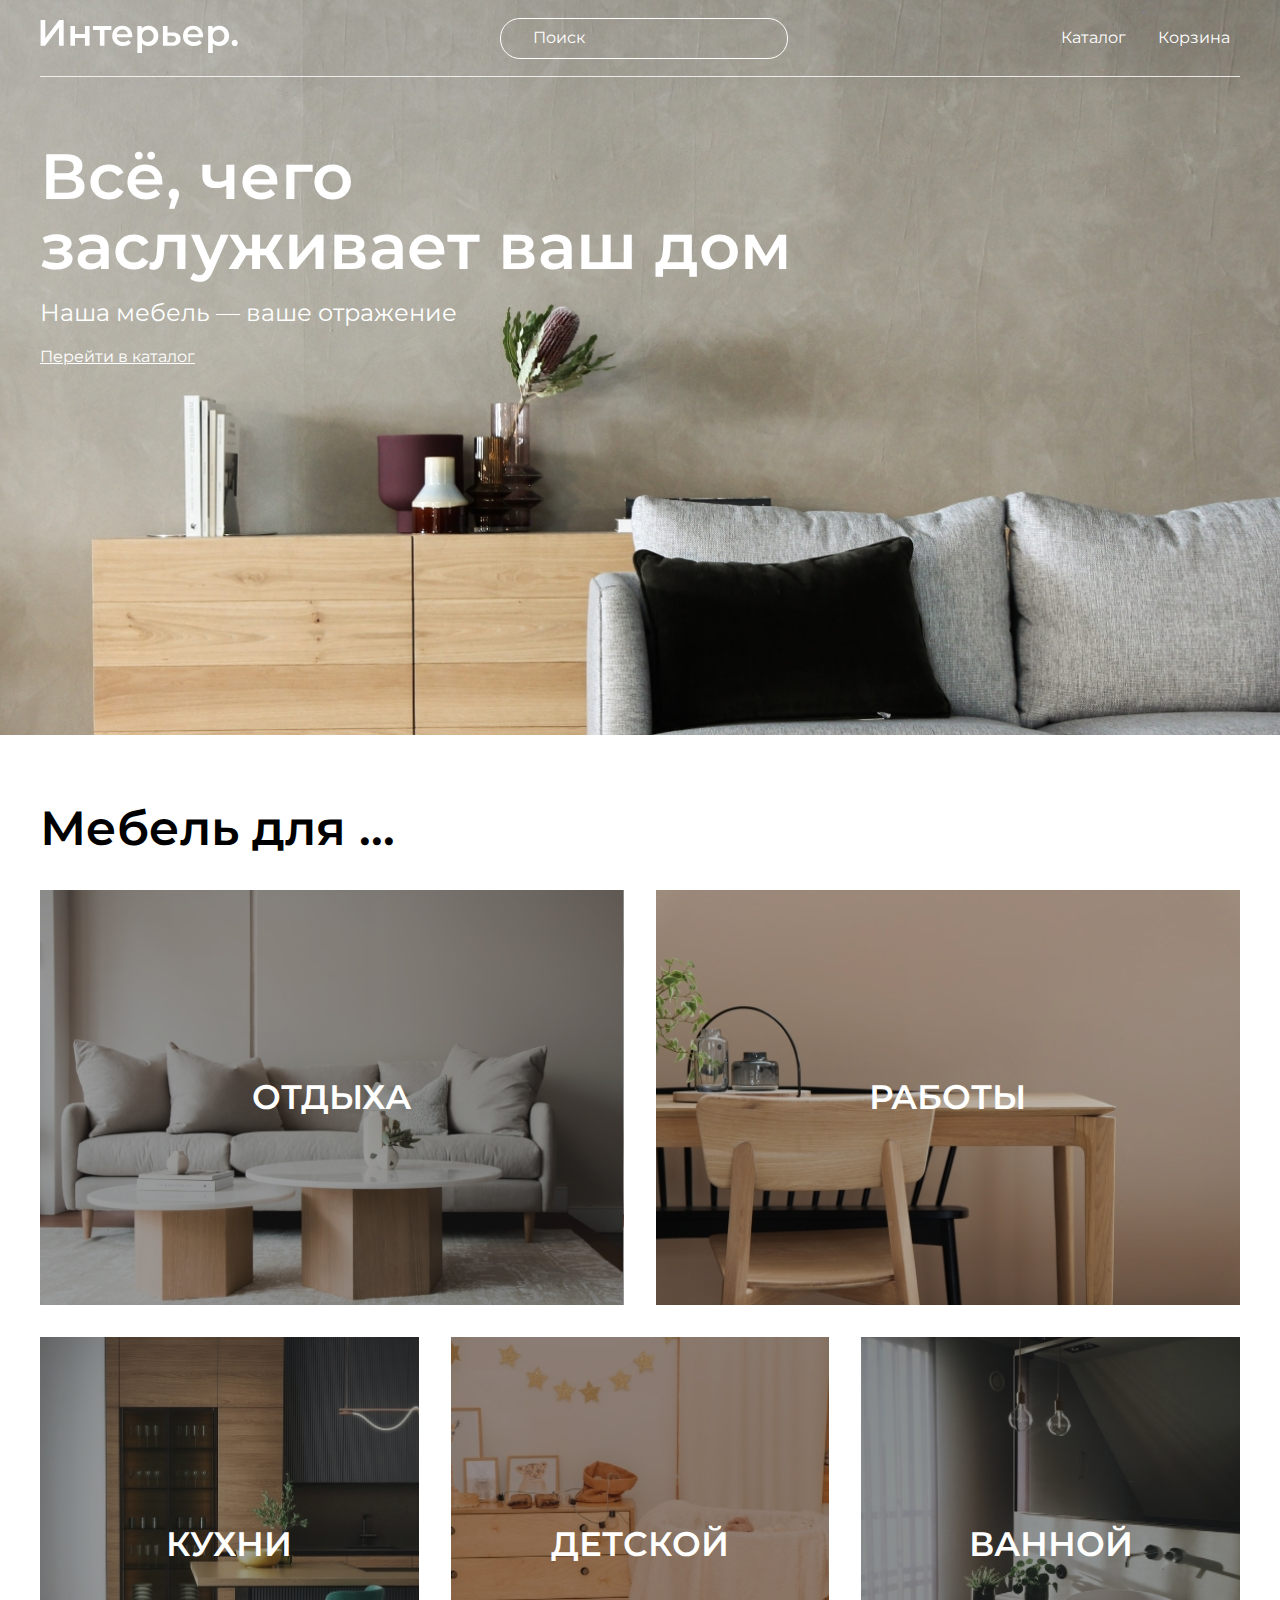
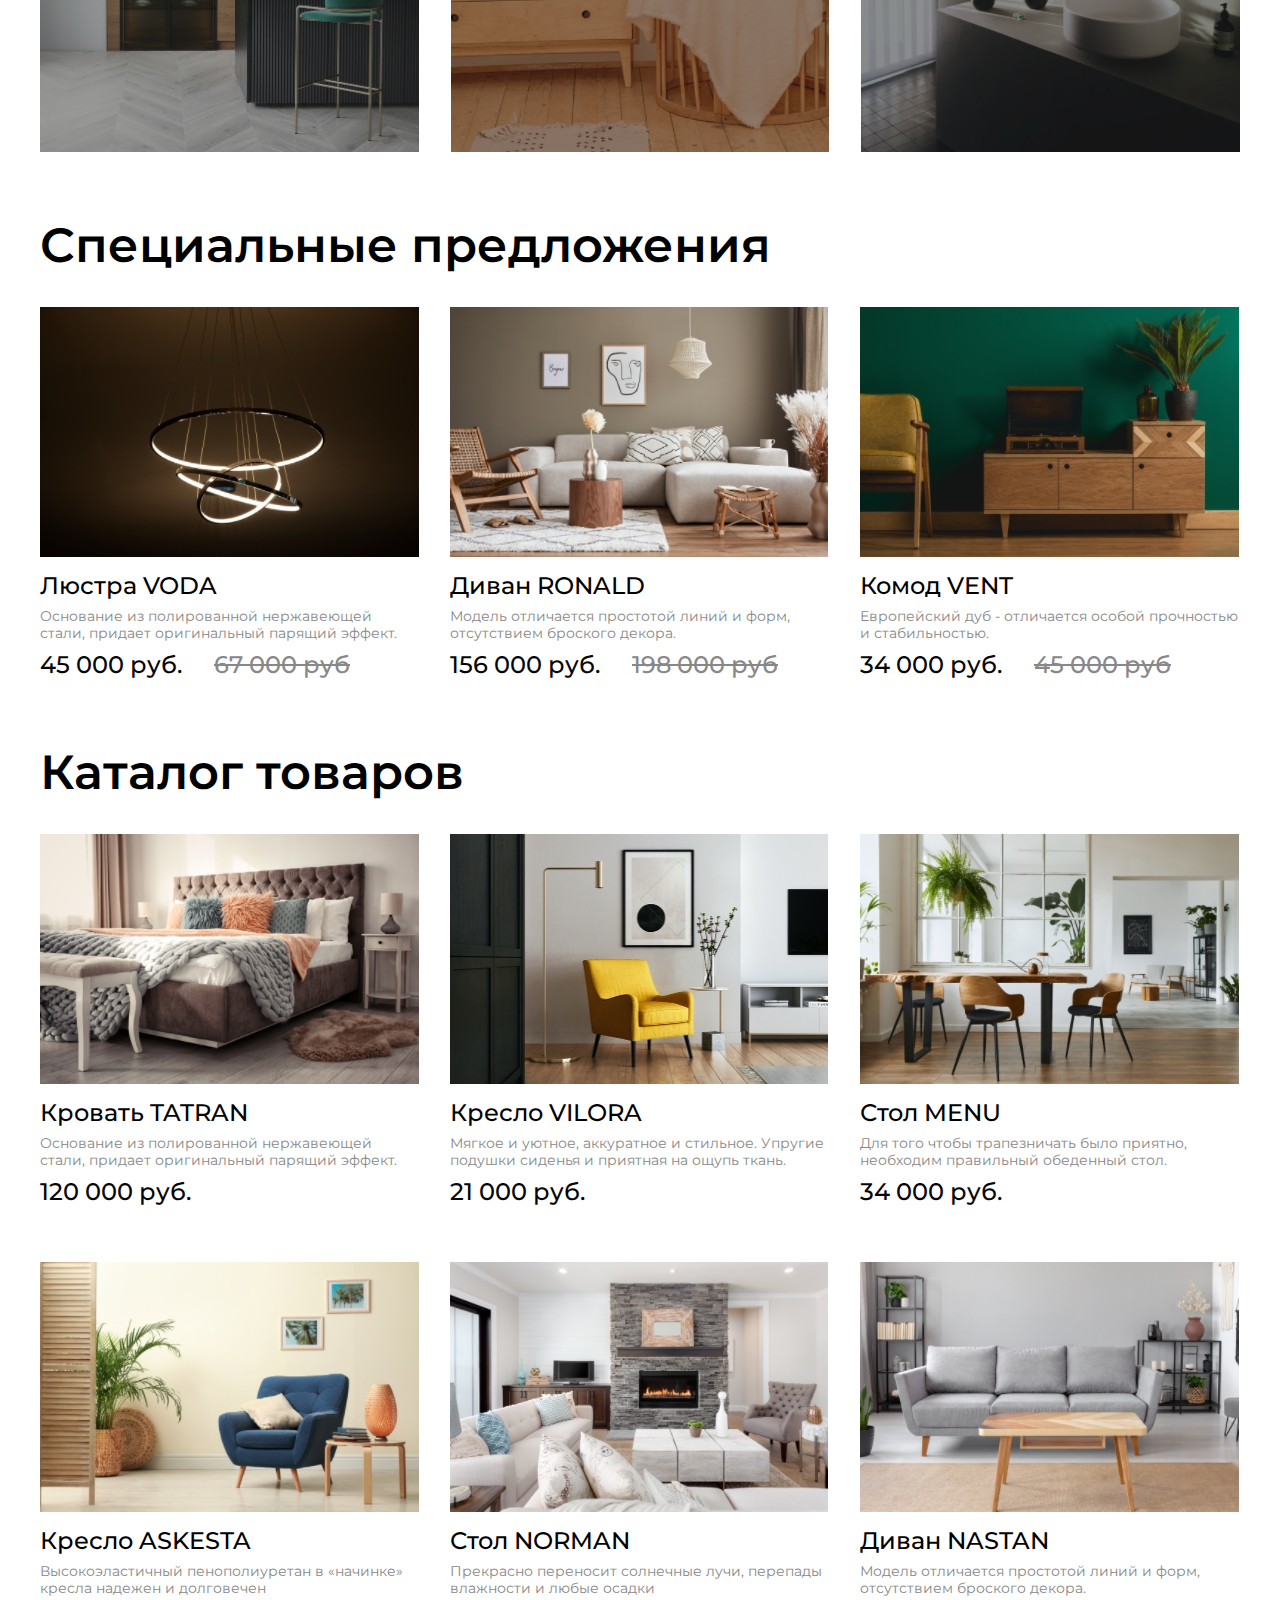
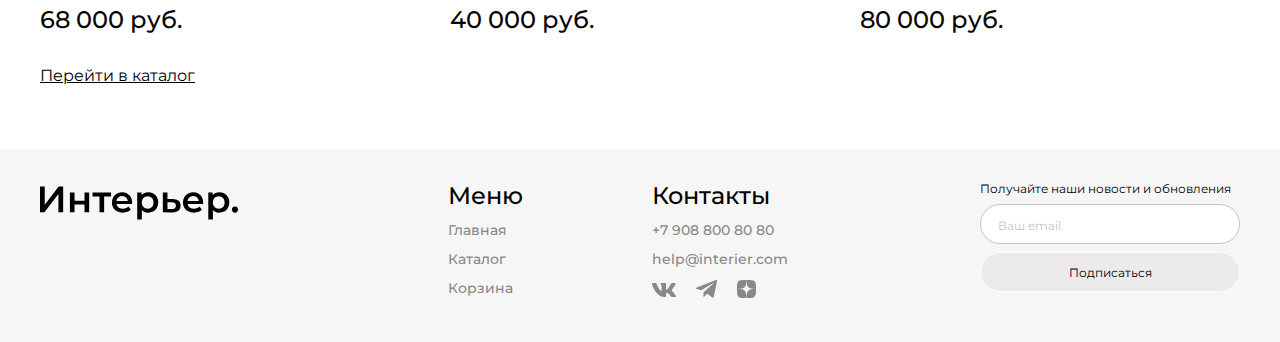
==== commit 5dcb213f: "end2" ====
--- a/index.html
+++ b/index.html
@@ -7,7 +7,7 @@
     <link rel="stylesheet" href="style.css">
 </head>
 <body>
-    <section class="top top_index center">
+    <div class="top top_index center">
         <header class="header">
             <a href="index.html"><img class="header__logo" src="images/logo.svg" alt="img"></a>
             <input class="header__input" type="text" placeholder="Поиск">
@@ -17,18 +17,18 @@
                     <li><a class="header__link" href="cart.html">Корзина</a></li>
                 </ul>
             </nav>
-            <div class="header__nav-mob">
+            <nav class="header__nav-mob">
                 <a href="#">
                     <svg width="19.000000" height="19.000000" viewBox="0 0 19 19" fill="none" xmlns="http://www.w3.org/2000/svg" xmlns:xlink="http://www.w3.org/1999/xlink">
                     <defs>
                         <clipPath id="clip352_123">
-                            <rect id="gg:search" rx="0.000000" width="18.000000" height="18.000000" transform="translate(0.500000 0.500000)" fill="white" fill-opacity="0"/>
+                            <rect class="gg:search" rx="0.000000" width="18.000000" height="18.000000" transform="translate(0.500000 0.500000)" fill="white" fill-opacity="0"/>
                         </clipPath>
                     </defs>
-                    <rect id="gg:search" rx="0.000000" width="18.000000" height="18.000000" transform="translate(0.500000 0.500000)" fill="#FFFFFF" fill-opacity="0"/>
+                    <rect class="gg:search" rx="0.000000" width="18.000000" height="18.000000" transform="translate(0.500000 0.500000)" fill="#FFFFFF" fill-opacity="0"/>
                     <g clip-path="url(#clip352_123)">
-                        <path id="Vector" d="M13.97 10.98C14.96 9.7 16.12 8.59 15.97 6.98C15.82 5.38 15.18 4.06 13.97 2.99C12.77 1.93 10.59 0.95 8.98 1C7.37 1.05 6.13 1.85 4.99 2.99C3.85 4.13 3.05 5.37 3 6.98C2.95 8.6 3.93 10.76 4.99 11.97C6.06 13.18 7.38 13.82 8.98 13.97C10.59 14.12 11.7 12.96 12.98 11.97L16.97 15.96C17.07 15.96 17.87 16 17.96 15.96C18 15.87 17.96 15.07 17.96 14.97L13.97 10.98ZM12.98 3.99C13.42 4.43 13.73 5.41 13.97 5.99C14.22 6.56 13.97 6.36 13.97 6.98C13.98 7.61 14.21 8.4 13.97 8.98C13.73 9.56 13.42 10.53 12.98 10.98C12.53 11.42 11.56 11.73 10.98 11.97C10.4 12.21 9.61 11.98 8.98 11.97C8.36 11.97 8.56 12.22 7.99 11.97C7.41 11.73 6.43 11.42 5.99 10.98C5.11 10.08 4.99 8.24 4.99 6.98C5 5.73 5.1 4.88 5.99 3.99C6.88 3.1 7.73 3 8.98 2.99C10.24 2.99 12.08 3.11 12.98 3.99Z" fill="#FFFFFF" fill-opacity="1.000000" fill-rule="evenodd"/>
-                        <path id="Vector" d="M16.18 7.25Q16.18 7.11 16.17 6.97Q16.05 5.71 15.55 4.7Q15.51 4.63 15.48 4.57Q14.98 3.61 14.11 2.84Q13.64 2.43 13.01 2.05Q12.39 1.68 11.71 1.39Q10.99 1.1 10.32 0.94Q9.59 0.78 8.98 0.8Q8.56 0.81 8.15 0.89Q7.41 1.04 6.72 1.41Q5.8 1.9 4.85 2.85Q3.9 3.8 3.41 4.72Q3.05 5.39 2.9 6.11Q2.81 6.54 2.8 6.98Q2.78 7.59 2.94 8.32Q3.1 8.99 3.39 9.71Q3.68 10.39 4.05 11.01Q4.43 11.64 4.84 12.11Q5.62 12.98 6.58 13.49Q6.64 13.52 6.7 13.55Q7.71 14.05 8.97 14.17Q9.11 14.18 9.25 14.18Q10.08 14.18 10.91 13.74Q11.3 13.53 11.75 13.2Q12.02 13 12.55 12.57Q12.79 12.37 12.96 12.24L16.88 16.16L16.97 16.16Q16.99 16.16 17.12 16.17Q17.45 16.18 17.62 16.18Q17.95 16.19 18.04 16.15L18.12 16.12L18.15 16.04Q18.19 15.95 18.18 15.62Q18.18 15.45 18.17 15.12Q18.16 14.99 18.16 14.97L18.16 14.88L14.24 10.96Q14.37 10.79 14.58 10.54Q15.01 10.01 15.21 9.74Q15.54 9.29 15.74 8.91Q16.18 8.08 16.18 7.25ZM13.97 10.98C14.12 10.78 14.27 10.6 14.42 10.41C15.28 9.36 16.1 8.35 15.97 6.98C15.82 5.38 15.18 4.06 13.97 2.99C12.77 1.93 10.59 0.95 8.98 1C7.37 1.05 6.13 1.85 4.99 2.99C3.85 4.13 3.05 5.37 3 6.98C2.95 8.6 3.93 10.76 4.99 11.97C6.06 13.18 7.38 13.82 8.98 13.97C10.35 14.1 11.36 13.28 12.42 12.42C12.6 12.27 12.79 12.12 12.98 11.97L16.97 15.96C16.99 15.96 17.05 15.97 17.12 15.97L17.13 15.97C17.39 15.98 17.89 16 17.96 15.96C18 15.89 17.98 15.39 17.97 15.13C17.97 15.05 17.96 14.99 17.96 14.97L13.97 10.98ZM12.98 3.99C13.42 4.43 13.73 5.41 13.97 5.99C14.12 6.32 14.09 6.39 14.05 6.52C14.01 6.61 13.97 6.72 13.97 6.98C13.97 7.19 14 7.41 14.03 7.63C14.08 8.1 14.13 8.59 13.97 8.98C13.73 9.56 13.42 10.53 12.98 10.98C12.53 11.42 11.56 11.73 10.98 11.97C10.59 12.14 10.1 12.08 9.63 12.03C9.41 12 9.19 11.97 8.98 11.97C8.72 11.97 8.61 12.01 8.52 12.05C8.39 12.09 8.32 12.12 7.99 11.97C7.41 11.73 6.43 11.42 5.99 10.98C5.11 10.08 4.99 8.24 4.99 6.98C5 5.73 5.1 4.88 5.99 3.99C6.88 3.1 7.73 3 8.98 2.99C10.24 2.99 12.08 3.11 12.98 3.99ZM13.63 5.66Q13.74 5.94 13.79 6.06Q13.87 6.27 13.88 6.35Q13.88 6.38 13.86 6.45Q13.82 6.56 13.8 6.65Q13.77 6.79 13.77 6.98Q13.77 7.2 13.83 7.65Q13.88 8.12 13.88 8.33Q13.88 8.68 13.79 8.9Q13.74 9.01 13.65 9.26Q13.42 9.86 13.28 10.14Q13.05 10.62 12.83 10.83Q12.62 11.05 12.15 11.28Q11.86 11.42 11.26 11.65Q11.01 11.74 10.9 11.79Q10.68 11.88 10.33 11.88Q10.12 11.88 9.65 11.83Q9.2 11.77 8.98 11.77Q8.79 11.77 8.65 11.8Q8.56 11.82 8.45 11.86Q8.38 11.88 8.35 11.88Q8.27 11.87 8.06 11.79Q7.94 11.74 7.65 11.63Q7.07 11.4 6.79 11.27Q6.34 11.04 6.13 10.84Q5.18 9.87 5.19 6.98Q5.19 6.47 5.23 6.13Q5.26 5.72 5.35 5.4Q5.44 5.09 5.6 4.82Q5.61 4.79 5.63 4.76Q5.83 4.44 6.13 4.13Q6.44 3.82 6.76 3.63Q6.79 3.62 6.82 3.6Q7.09 3.44 7.4 3.35Q7.72 3.26 8.13 3.23Q8.47 3.19 8.98 3.19Q11.87 3.18 12.84 4.13Q13.04 4.34 13.27 4.8Q13.4 5.07 13.63 5.66Z" fill="#FFFFFF" fill-opacity="1.000000" fill-rule="evenodd"/>
+                        <path class="Vector" d="M13.97 10.98C14.96 9.7 16.12 8.59 15.97 6.98C15.82 5.38 15.18 4.06 13.97 2.99C12.77 1.93 10.59 0.95 8.98 1C7.37 1.05 6.13 1.85 4.99 2.99C3.85 4.13 3.05 5.37 3 6.98C2.95 8.6 3.93 10.76 4.99 11.97C6.06 13.18 7.38 13.82 8.98 13.97C10.59 14.12 11.7 12.96 12.98 11.97L16.97 15.96C17.07 15.96 17.87 16 17.96 15.96C18 15.87 17.96 15.07 17.96 14.97L13.97 10.98ZM12.98 3.99C13.42 4.43 13.73 5.41 13.97 5.99C14.22 6.56 13.97 6.36 13.97 6.98C13.98 7.61 14.21 8.4 13.97 8.98C13.73 9.56 13.42 10.53 12.98 10.98C12.53 11.42 11.56 11.73 10.98 11.97C10.4 12.21 9.61 11.98 8.98 11.97C8.36 11.97 8.56 12.22 7.99 11.97C7.41 11.73 6.43 11.42 5.99 10.98C5.11 10.08 4.99 8.24 4.99 6.98C5 5.73 5.1 4.88 5.99 3.99C6.88 3.1 7.73 3 8.98 2.99C10.24 2.99 12.08 3.11 12.98 3.99Z" fill="#FFFFFF" fill-opacity="1.000000" fill-rule="evenodd"/>
+                        <path class="Vector" d="M16.18 7.25Q16.18 7.11 16.17 6.97Q16.05 5.71 15.55 4.7Q15.51 4.63 15.48 4.57Q14.98 3.61 14.11 2.84Q13.64 2.43 13.01 2.05Q12.39 1.68 11.71 1.39Q10.99 1.1 10.32 0.94Q9.59 0.78 8.98 0.8Q8.56 0.81 8.15 0.89Q7.41 1.04 6.72 1.41Q5.8 1.9 4.85 2.85Q3.9 3.8 3.41 4.72Q3.05 5.39 2.9 6.11Q2.81 6.54 2.8 6.98Q2.78 7.59 2.94 8.32Q3.1 8.99 3.39 9.71Q3.68 10.39 4.05 11.01Q4.43 11.64 4.84 12.11Q5.62 12.98 6.58 13.49Q6.64 13.52 6.7 13.55Q7.71 14.05 8.97 14.17Q9.11 14.18 9.25 14.18Q10.08 14.18 10.91 13.74Q11.3 13.53 11.75 13.2Q12.02 13 12.55 12.57Q12.79 12.37 12.96 12.24L16.88 16.16L16.97 16.16Q16.99 16.16 17.12 16.17Q17.45 16.18 17.62 16.18Q17.95 16.19 18.04 16.15L18.12 16.12L18.15 16.04Q18.19 15.95 18.18 15.62Q18.18 15.45 18.17 15.12Q18.16 14.99 18.16 14.97L18.16 14.88L14.24 10.96Q14.37 10.79 14.58 10.54Q15.01 10.01 15.21 9.74Q15.54 9.29 15.74 8.91Q16.18 8.08 16.18 7.25ZM13.97 10.98C14.12 10.78 14.27 10.6 14.42 10.41C15.28 9.36 16.1 8.35 15.97 6.98C15.82 5.38 15.18 4.06 13.97 2.99C12.77 1.93 10.59 0.95 8.98 1C7.37 1.05 6.13 1.85 4.99 2.99C3.85 4.13 3.05 5.37 3 6.98C2.95 8.6 3.93 10.76 4.99 11.97C6.06 13.18 7.38 13.82 8.98 13.97C10.35 14.1 11.36 13.28 12.42 12.42C12.6 12.27 12.79 12.12 12.98 11.97L16.97 15.96C16.99 15.96 17.05 15.97 17.12 15.97L17.13 15.97C17.39 15.98 17.89 16 17.96 15.96C18 15.89 17.98 15.39 17.97 15.13C17.97 15.05 17.96 14.99 17.96 14.97L13.97 10.98ZM12.98 3.99C13.42 4.43 13.73 5.41 13.97 5.99C14.12 6.32 14.09 6.39 14.05 6.52C14.01 6.61 13.97 6.72 13.97 6.98C13.97 7.19 14 7.41 14.03 7.63C14.08 8.1 14.13 8.59 13.97 8.98C13.73 9.56 13.42 10.53 12.98 10.98C12.53 11.42 11.56 11.73 10.98 11.97C10.59 12.14 10.1 12.08 9.63 12.03C9.41 12 9.19 11.97 8.98 11.97C8.72 11.97 8.61 12.01 8.52 12.05C8.39 12.09 8.32 12.12 7.99 11.97C7.41 11.73 6.43 11.42 5.99 10.98C5.11 10.08 4.99 8.24 4.99 6.98C5 5.73 5.1 4.88 5.99 3.99C6.88 3.1 7.73 3 8.98 2.99C10.24 2.99 12.08 3.11 12.98 3.99ZM13.63 5.66Q13.74 5.94 13.79 6.06Q13.87 6.27 13.88 6.35Q13.88 6.38 13.86 6.45Q13.82 6.56 13.8 6.65Q13.77 6.79 13.77 6.98Q13.77 7.2 13.83 7.65Q13.88 8.12 13.88 8.33Q13.88 8.68 13.79 8.9Q13.74 9.01 13.65 9.26Q13.42 9.86 13.28 10.14Q13.05 10.62 12.83 10.83Q12.62 11.05 12.15 11.28Q11.86 11.42 11.26 11.65Q11.01 11.74 10.9 11.79Q10.68 11.88 10.33 11.88Q10.12 11.88 9.65 11.83Q9.2 11.77 8.98 11.77Q8.79 11.77 8.65 11.8Q8.56 11.82 8.45 11.86Q8.38 11.88 8.35 11.88Q8.27 11.87 8.06 11.79Q7.94 11.74 7.65 11.63Q7.07 11.4 6.79 11.27Q6.34 11.04 6.13 10.84Q5.18 9.87 5.19 6.98Q5.19 6.47 5.23 6.13Q5.26 5.72 5.35 5.4Q5.44 5.09 5.6 4.82Q5.61 4.79 5.63 4.76Q5.83 4.44 6.13 4.13Q6.44 3.82 6.76 3.63Q6.79 3.62 6.82 3.6Q7.09 3.44 7.4 3.35Q7.72 3.26 8.13 3.23Q8.47 3.19 8.98 3.19Q11.87 3.18 12.84 4.13Q13.04 4.34 13.27 4.8Q13.4 5.07 13.63 5.66Z" fill="#FFFFFF" fill-opacity="1.000000" fill-rule="evenodd"/>
                     </g>
                     </svg>
                 </a>
@@ -38,15 +38,15 @@
                             Created with Pixso.
                     </desc>
                     <defs/>
-                    <rect id="Rectangle 46" width="5.000000" height="5.000000" fill="#FFFFFF" fill-opacity="1.000000"/>
-                    <rect id="Rectangle 41" y="7.000000" width="5.000000" height="5.000000" fill="#FFFFFF" fill-opacity="1.000000"/>
-                    <rect id="Rectangle 47" y="14.000000" width="5.000000" height="5.000000" fill="#FFFFFF" fill-opacity="1.000000"/>
-                    <rect id="Rectangle 48" x="7.000000" y="7.000000" width="5.000000" height="5.000000" fill="#FFFFFF" fill-opacity="1.000000"/>
-                    <rect id="Rectangle 45" x="7.000000" y="14.000000" width="5.000000" height="5.000000" fill="#FFFFFF" fill-opacity="1.000000"/>
-                    <rect id="Rectangle 49" x="7.000000" width="5.000000" height="5.000000" fill="#FFFFFF" fill-opacity="1.000000"/>
-                    <rect id="Rectangle 42" x="14.000000" y="7.000000" width="5.000000" height="5.000000" fill="#FFFFFF" fill-opacity="1.000000"/>
-                    <rect id="Rectangle 44" x="14.000000" y="14.000000" width="5.000000" height="5.000000" fill="#FFFFFF" fill-opacity="1.000000"/>
-                    <rect id="Rectangle 43" x="14.000000" width="5.000000" height="5.000000" fill="#FFFFFF" fill-opacity="1.000000"/>
+                    <rect id="Rectangle-46" width="5.000000" height="5.000000" fill="#FFFFFF" fill-opacity="1.000000"/>
+                    <rect id="Rectangle-41" y="7.000000" width="5.000000" height="5.000000" fill="#FFFFFF" fill-opacity="1.000000"/>
+                    <rect id="Rectangle-47" y="14.000000" width="5.000000" height="5.000000" fill="#FFFFFF" fill-opacity="1.000000"/>
+                    <rect id="Rectangle-48" x="7.000000" y="7.000000" width="5.000000" height="5.000000" fill="#FFFFFF" fill-opacity="1.000000"/>
+                    <rect id="Rectangle-45" x="7.000000" y="14.000000" width="5.000000" height="5.000000" fill="#FFFFFF" fill-opacity="1.000000"/>
+                    <rect id="Rectangle-49" x="7.000000" width="5.000000" height="5.000000" fill="#FFFFFF" fill-opacity="1.000000"/>
+                    <rect id="Rectangle-42" x="14.000000" y="7.000000" width="5.000000" height="5.000000" fill="#FFFFFF" fill-opacity="1.000000"/>
+                    <rect id="Rectangle-44" x="14.000000" y="14.000000" width="5.000000" height="5.000000" fill="#FFFFFF" fill-opacity="1.000000"/>
+                    <rect id="Rectangle-43" x="14.000000" width="5.000000" height="5.000000" fill="#FFFFFF" fill-opacity="1.000000"/>
                 </svg>
                 </a>
                 <a href="cart.html">
@@ -56,36 +56,36 @@
                     </desc>
                     <defs>
                         <clipPath id="clip352_137">
-                            <rect id="jam:shopping-cart" rx="0.000000" width="24.000000" height="24.000000" transform="matrix(-1 0 0 1 25.5 0.5)" fill="white" fill-opacity="0"/>
+                            <rect class="jam:shopping-cart" rx="0.000000" width="24.000000" height="24.000000" transform="matrix(-1 0 0 1 25.5 0.5)" fill="white" fill-opacity="0"/>
                         </clipPath>
                     </defs>
-                    <rect id="jam:shopping-cart" rx="0.000000" width="24.000000" height="24.000000" transform="matrix(-1 0 0 1 25.5 0.5)" fill="#FFFFFF" fill-opacity="0"/>
+                    <rect class="jam:shopping-cart" rx="0.000000" width="24.000000" height="24.000000" transform="matrix(-1 0 0 1 25.5 0.5)" fill="#FFFFFF" fill-opacity="0"/>
                     <g clip-path="url(#clip352_137)">
                         <path id="Vector" d="M14.97 21C15.53 21 15.57 20.4 15.96 20C16.36 19.6 16.95 19.57 16.95 19C16.95 18.44 16.36 17.41 15.96 17.01C15.57 16.62 15.53 17.01 14.97 17.01C14.41 17.01 13.38 16.62 12.99 17.01C12.59 17.41 12.99 18.44 12.99 19C12.99 19.57 12.59 19.6 12.99 20C13.38 20.4 14.41 21 14.97 21ZM7.03 21C7.59 21 8.62 20.4 9.02 20C9.41 19.6 9.02 19.57 9.02 19C9.02 18.44 9.41 17.41 9.02 17.01C8.62 16.62 7.59 17.01 7.03 17.01C6.48 17.01 6.44 16.62 6.04 17.01C5.65 17.41 5.05 18.44 5.05 19C5.05 19.57 5.65 19.6 6.04 20C6.44 20.4 6.48 21 7.03 21ZM20.92 6.07C21.18 6.06 21.73 6.26 21.91 6.07C22.1 5.88 21.91 5.34 21.91 5.07C21.91 4.81 22.1 4.27 21.91 4.08C21.73 3.89 21.18 4.09 20.92 4.08L19.93 4.08C18.98 4.08 18.15 5.14 17.95 6.07L15.96 12.04C15.76 12.97 15.92 13.03 14.97 13.03L7.03 13.03L5.05 7.06L14.97 7.06C15.23 7.05 15.78 7.25 15.96 7.06C16.14 6.87 15.96 6.33 15.96 6.07C15.96 5.81 16.14 5.26 15.96 5.07C15.78 4.88 15.23 5.08 14.97 5.07L5.05 5.07C4.74 5.07 4.33 4.94 4.06 5.07C3.78 5.21 3.26 5.82 3.07 6.07C2.88 6.31 3.13 6.76 3.07 7.06C3 7.37 2.99 7.76 3.07 8.06L5.05 14.03C5.16 14.47 4.7 14.75 5.05 15.02C5.4 15.3 6.58 15.02 7.03 15.02L14.97 15.02C15.89 15.02 16.24 14.61 16.95 14.03C17.67 13.45 17.75 12.94 17.95 12.04L19.93 6.07L20.92 6.07Z" fill="#FFFFFF" fill-opacity="1.000000" fill-rule="nonzero"/>
                     </g>
                 </svg>
                 </a>
-            </div>
+            </nav>
         </header>
         <section class="start">
             <h1 class="start__text">Всё, чего<br> заслуживает ваш дом</h1>
             <p class="start__text2">Наша мебель — ваше отражение</p>
             <a class="start__link" href="catalog.html">Перейти в каталог</a>
         </section>
-    </section>
+    </div>
     <section class="for-box center">
-        <h1 class="for-box__text">Мебель для ... </h1>
-        <section class="for">
+        <h2 class="for-box__text">Мебель для ... </h2>
+        <div class="for">
             <div class="for__item for__item_big for__item_1">ОТДЫХА</div>
             <div class="for__item for__item_big for__item_2">РАБОТЫ</div>
             <div class="for__item for__item_3">КУХНИ</div>
             <div class="for__item for__item_4">ДЕТСКОЙ</div>
             <div class="for__item for__item_5">ВАННОЙ</div>
-        </section>
+        </div>
     </section>
     <section class="product-box center">
         <h2 class="product-box__text">Специальные предложения</h2>
-        <section class="product-content">
+        <div class="product-content">
             <article class="product">    
                 <img class="product__img" src="images/product1.jpeg" alt="img">
                 <h3 class="product__name">Люстра VODA</h3>
@@ -113,11 +113,11 @@
                     <p class="product__price product__price_crossed">45 000 руб</p>
                 </div>
             </article>
-        </section>
+        </div>
     </section>
     <section class="product-box product-box_margin center">
         <h2 class="product-box__text">Каталог товаров</h2>
-        <section class="product-content">
+        <div class="product-content">
             <article class="product">    
                 <img class="product__img" src="images/product4.jpeg" alt="img">
                 <h3 class="product__name">Кровать TATRAN</h3>
@@ -154,7 +154,7 @@
                 <p class="product__description">Модель отличается простотой линий и форм, отсутствием броского декора. </p>
                 <p class="product__price">80 000 руб.</p>
             </article>
-        </section>
+        </div>
     </section>
     <div class="link-box center">
         <a href="" class="link-box__link">Перейти в каталог</a>
@@ -165,9 +165,9 @@
             <div class="footer__info">
                 <nav class="footer__item">
                     <h3 class="footer__text">Меню</h3>
-                    <a href="" class="footer__url" href="index.html">Главная</a>
-                    <a href="" class="footer__url" href="catalog.html">Каталог</a>
-                    <a href="" class="footer__url" href="cart.html">Корзина</a>
+                    <a class="footer__url" href="index.html">Главная</a>
+                    <a class="footer__url" href="catalog.html">Каталог</a>
+                    <a class="footer__url" href="cart.html">Корзина</a>
                 </nav>
                 <div class="footer__item">
                     <h3 class="footer__text">Контакты</h3>
@@ -177,19 +177,19 @@
                         <a href="https://vk.com/">
                             <svg class="network" width="24.000488" height="14.000000" viewBox="0 0 24.0005 14" fill="none" xmlns="http://www.w3.org/2000/svg" xmlns:xlink="http://www.w3.org/1999/xlink">
                                 <defs/>
-                                <path id="Vector" d="M23.45 0.94C23.61 0.4 23.45 0 22.65 0L20.03 0C19.36 0 19.05 0.34 18.88 0.72C18.88 0.72 17.55 3.92 15.66 6C15.04 6.6 14.77 6.79 14.43 6.79C14.27 6.79 14.01 6.6 14.01 6.05L14.01 0.94C14.01 0.29 13.83 0 13.27 0L9.15 0C8.73 0 8.48 0.3 8.48 0.59C8.48 1.21 9.42 1.35 9.52 3.1L9.52 6.9C9.52 7.73 9.37 7.88 9.03 7.88C8.14 7.88 5.98 4.67 4.69 1C4.44 0.28 4.19 0 3.52 0L0.89 0C0.14 0 0 0.34 0 0.72C0 1.41 0.88 4.79 4.14 9.28C6.31 12.34 9.37 14 12.15 14C13.82 14 14.02 13.63 14.02 12.99L14.02 10.68C14.02 9.94 14.18 9.79 14.71 9.79C15.1 9.79 15.77 9.99 17.33 11.46C19.11 13.21 19.4 14 20.4 14L23.03 14C23.78 14 24.15 13.63 23.93 12.9C23.7 12.18 22.85 11.12 21.72 9.88C21.11 9.17 20.19 8.4 19.91 8.02C19.52 7.53 19.63 7.31 19.91 6.87C19.91 6.87 23.11 2.45 23.44 0.94L23.45 0.94Z" fill="#888888" fill-opacity="1.000000" fill-rule="evenodd"/>
+                                <path class="Vector" d="M23.45 0.94C23.61 0.4 23.45 0 22.65 0L20.03 0C19.36 0 19.05 0.34 18.88 0.72C18.88 0.72 17.55 3.92 15.66 6C15.04 6.6 14.77 6.79 14.43 6.79C14.27 6.79 14.01 6.6 14.01 6.05L14.01 0.94C14.01 0.29 13.83 0 13.27 0L9.15 0C8.73 0 8.48 0.3 8.48 0.59C8.48 1.21 9.42 1.35 9.52 3.1L9.52 6.9C9.52 7.73 9.37 7.88 9.03 7.88C8.14 7.88 5.98 4.67 4.69 1C4.44 0.28 4.19 0 3.52 0L0.89 0C0.14 0 0 0.34 0 0.72C0 1.41 0.88 4.79 4.14 9.28C6.31 12.34 9.37 14 12.15 14C13.82 14 14.02 13.63 14.02 12.99L14.02 10.68C14.02 9.94 14.18 9.79 14.71 9.79C15.1 9.79 15.77 9.99 17.33 11.46C19.11 13.21 19.4 14 20.4 14L23.03 14C23.78 14 24.15 13.63 23.93 12.9C23.7 12.18 22.85 11.12 21.72 9.88C21.11 9.17 20.19 8.4 19.91 8.02C19.52 7.53 19.63 7.31 19.91 6.87C19.91 6.87 23.11 2.45 23.44 0.94L23.45 0.94Z" fill="#888888" fill-opacity="1.000000" fill-rule="evenodd"/>
                             </svg>
                         </a>
                         <a href="https://telegram.org/">
                             <svg class="network" width="21.000000" height="17.675781" viewBox="0 0 21 17.6758" fill="none" xmlns="http://www.w3.org/2000/svg" xmlns:xlink="http://www.w3.org/1999/xlink">
                             <defs/>
-                            <path id="Vector" d="M19.29 0.2L0.69 7.41C-0.06 7.74 -0.32 8.42 0.5 8.78L5.28 10.31L16.82 3.14C17.45 2.69 18.09 2.81 17.54 3.3L7.63 12.32L7.31 16.14C7.6 16.73 8.13 16.73 8.47 16.44L11.21 13.83L15.91 17.37C17 18.02 17.59 17.6 17.83 16.41L20.91 1.74C21.23 0.28 20.68 -0.37 19.29 0.2Z" fill="#888888" fill-opacity="1.000000" fill-rule="nonzero"/>
+                            <path class="Vector" d="M19.29 0.2L0.69 7.41C-0.06 7.74 -0.32 8.42 0.5 8.78L5.28 10.31L16.82 3.14C17.45 2.69 18.09 2.81 17.54 3.3L7.63 12.32L7.31 16.14C7.6 16.73 8.13 16.73 8.47 16.44L11.21 13.83L15.91 17.37C17 18.02 17.59 17.6 17.83 16.41L20.91 1.74C21.23 0.28 20.68 -0.37 19.29 0.2Z" fill="#888888" fill-opacity="1.000000" fill-rule="nonzero"/>
                         </svg>
                         </a>
                         <a href="https://dzen.ru">
                             <svg class="network" width="19.000000" height="18.000000" viewBox="0 0 19 18" fill="none" xmlns="http://www.w3.org/2000/svg" xmlns:xlink="http://www.w3.org/1999/xlink">
                             <defs/>
-                            <path id="Vector" d="M11.33 10.73C9.83 12.19 9.73 14.01 9.6 18C13.52 18 16.23 17.98 17.62 16.7C18.98 15.37 19 12.68 19 9.09C14.79 9.22 12.87 9.32 11.33 10.73ZM0 9.09C0 12.68 0.01 15.37 1.37 16.7C2.76 17.98 5.47 18 9.39 18C9.26 14.01 9.16 12.19 7.66 10.73C6.12 9.32 4.2 9.21 0 9.09ZM9.39 0C5.48 0 2.76 0.01 1.37 1.29C0.01 2.62 0 5.31 0 8.9C4.2 8.77 6.12 8.67 7.66 7.26C9.16 5.8 9.26 3.98 9.39 0ZM11.33 7.26C9.83 5.8 9.73 3.98 9.6 0C13.52 0 16.23 0.01 17.62 1.29C18.98 2.62 19 5.31 19 8.9C14.79 8.77 12.87 8.67 11.33 7.26Z" fill="#888888" fill-opacity="1.000000" fill-rule="nonzero"/>
+                            <path class="Vector" d="M11.33 10.73C9.83 12.19 9.73 14.01 9.6 18C13.52 18 16.23 17.98 17.62 16.7C18.98 15.37 19 12.68 19 9.09C14.79 9.22 12.87 9.32 11.33 10.73ZM0 9.09C0 12.68 0.01 15.37 1.37 16.7C2.76 17.98 5.47 18 9.39 18C9.26 14.01 9.16 12.19 7.66 10.73C6.12 9.32 4.2 9.21 0 9.09ZM9.39 0C5.48 0 2.76 0.01 1.37 1.29C0.01 2.62 0 5.31 0 8.9C4.2 8.77 6.12 8.67 7.66 7.26C9.16 5.8 9.26 3.98 9.39 0ZM11.33 7.26C9.83 5.8 9.73 3.98 9.6 0C13.52 0 16.23 0.01 17.62 1.29C18.98 2.62 19 5.31 19 8.9C14.79 8.77 12.87 8.67 11.33 7.26Z" fill="#888888" fill-opacity="1.000000" fill-rule="nonzero"/>
                         </svg>
                         </a>
                     </div>
--- a/style.css
+++ b/style.css
@@ -24,6 +24,10 @@
   background-color: black;
   color: white;
   cursor: pointer;
+}
+
+button {
+  transition: background-color 0.3s ease-in-out;
 }
 
 .top {
@@ -56,6 +60,7 @@
   height: 41px;
   background: transparent;
   padding-left: 32px;
+  color: white;
 }
 
 .header__input::-moz-placeholder {
@@ -197,20 +202,19 @@
   background-size: cover;
 }
 
+.product {
+  width: 378px;
+}
+.product-content {
+  display: flex;
+  flex-wrap: wrap;
+  row-gap: 56px;
+  -moz-column-gap: 32px;
+       column-gap: 32px;
+}
 .product-box_margin {
   margin-top: 64px;
 }
-
-.product-content {
-  display: flex;
-  flex-wrap: wrap;
-  gap: 32px;
-}
-
-.product {
-  width: 378px;
-}
-
 .product-box__text {
   font-weight: 600;
   font-size: 48px;
@@ -218,7 +222,6 @@
   color: #000000;
   margin-bottom: 32px;
 }
-
 .product__name {
   font-weight: 500;
   font-size: 24px;
@@ -227,22 +230,18 @@
   margin-bottom: 8px;
   margin-top: 10px;
 }
-
 .product__description {
   font-size: 14px;
   line-height: 17px;
   color: #888888;
   margin-bottom: 8px;
 }
-
 .product__price {
   font-weight: 500;
   font-size: 24px;
   line-height: 29px;
   color: #050505;
-  padding-bottom: 19px;
-}
-
+}
 .product__price_crossed {
   text-decoration-line: line-through;
   color: #888888;
@@ -274,7 +273,6 @@
   padding-bottom: 40px;
   display: flex;
   justify-content: space-between;
-  align-items: center;
   flex-wrap: wrap;
 }
 
@@ -349,6 +347,10 @@
   padding-left: 17px;
 }
 
+.news__input:focus, .header__input:focus {
+  outline: none;
+}
+
 .news__input::-moz-placeholder {
   color: rgb(196, 196, 196);
   font-family: "Montserrat";
@@ -570,6 +572,7 @@
 }
 .cart__form-input {
   border: none;
+  outline: none;
   border-bottom: 1px solid rgb(202, 205, 216);
   background-color: transparent;
 }
@@ -696,6 +699,12 @@
   height: 11px;
   pointer-events: none;
   box-sizing: border-box;
+}
+
+.filters__nav {
+  display: flex;
+  gap: 10px;
+  align-items: center;
 }
 
 .filter_thin-text {
@@ -1208,6 +1217,7 @@
   .product-content {
     display: flex;
     justify-content: center;
+    gap: 32px;
   }
   .product {
     width: 343px;
@@ -1230,6 +1240,6 @@
   }
   .footer__content {
     justify-content: center;
-    gap: 34px;
+    gap: 69px;
   }
 }/*# sourceMappingURL=style.css.map */